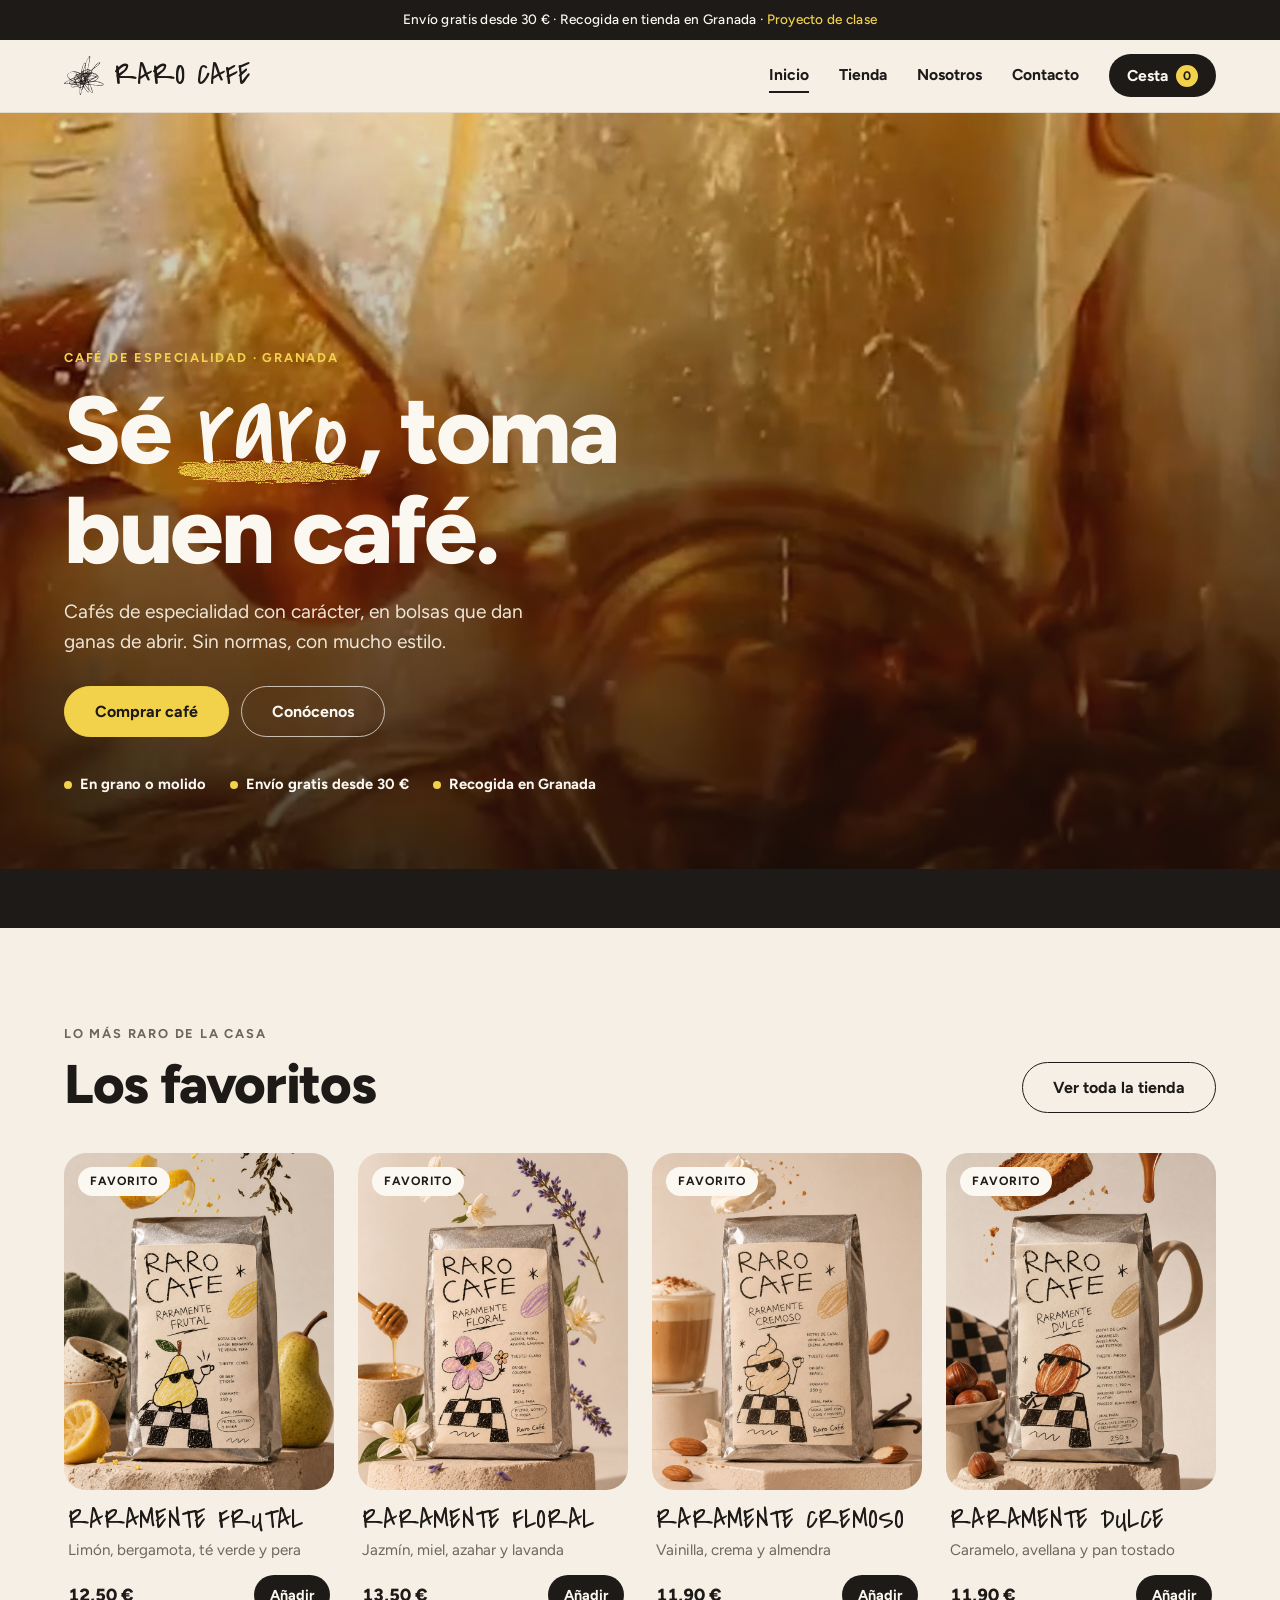
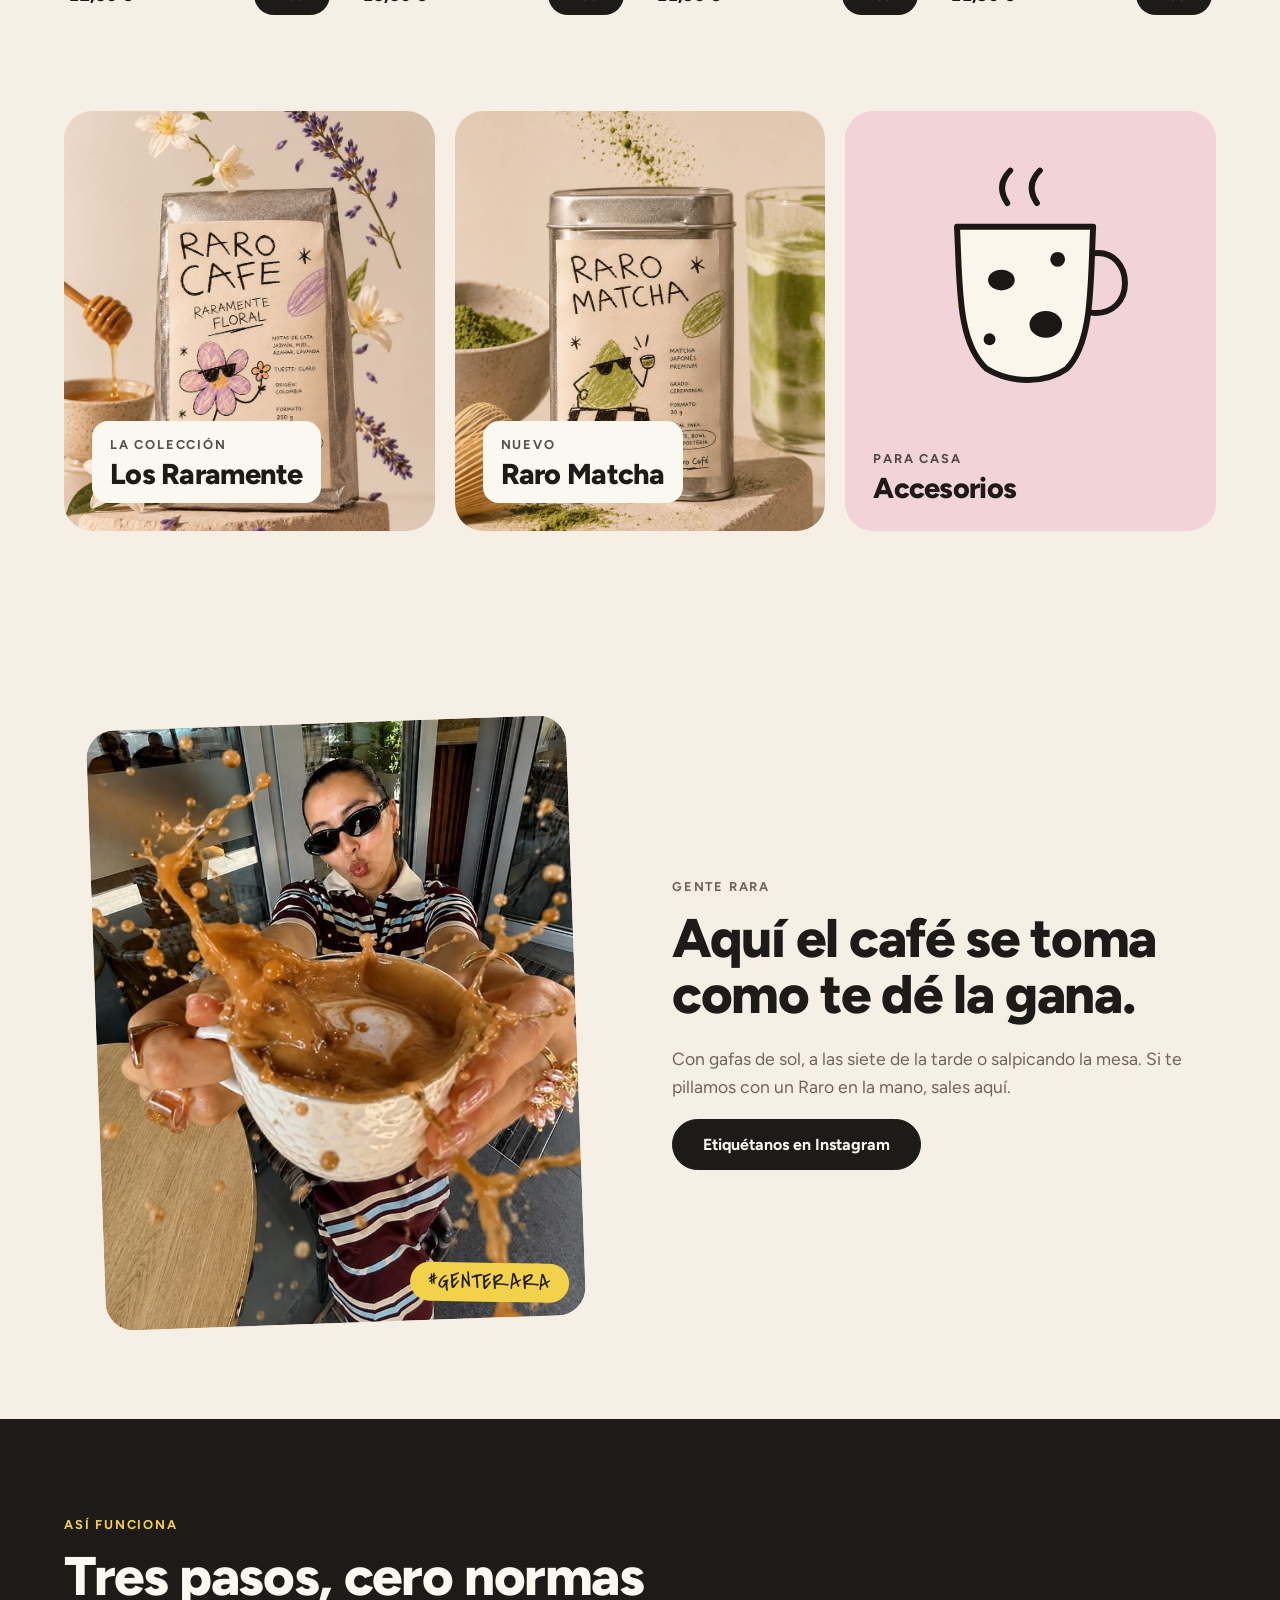
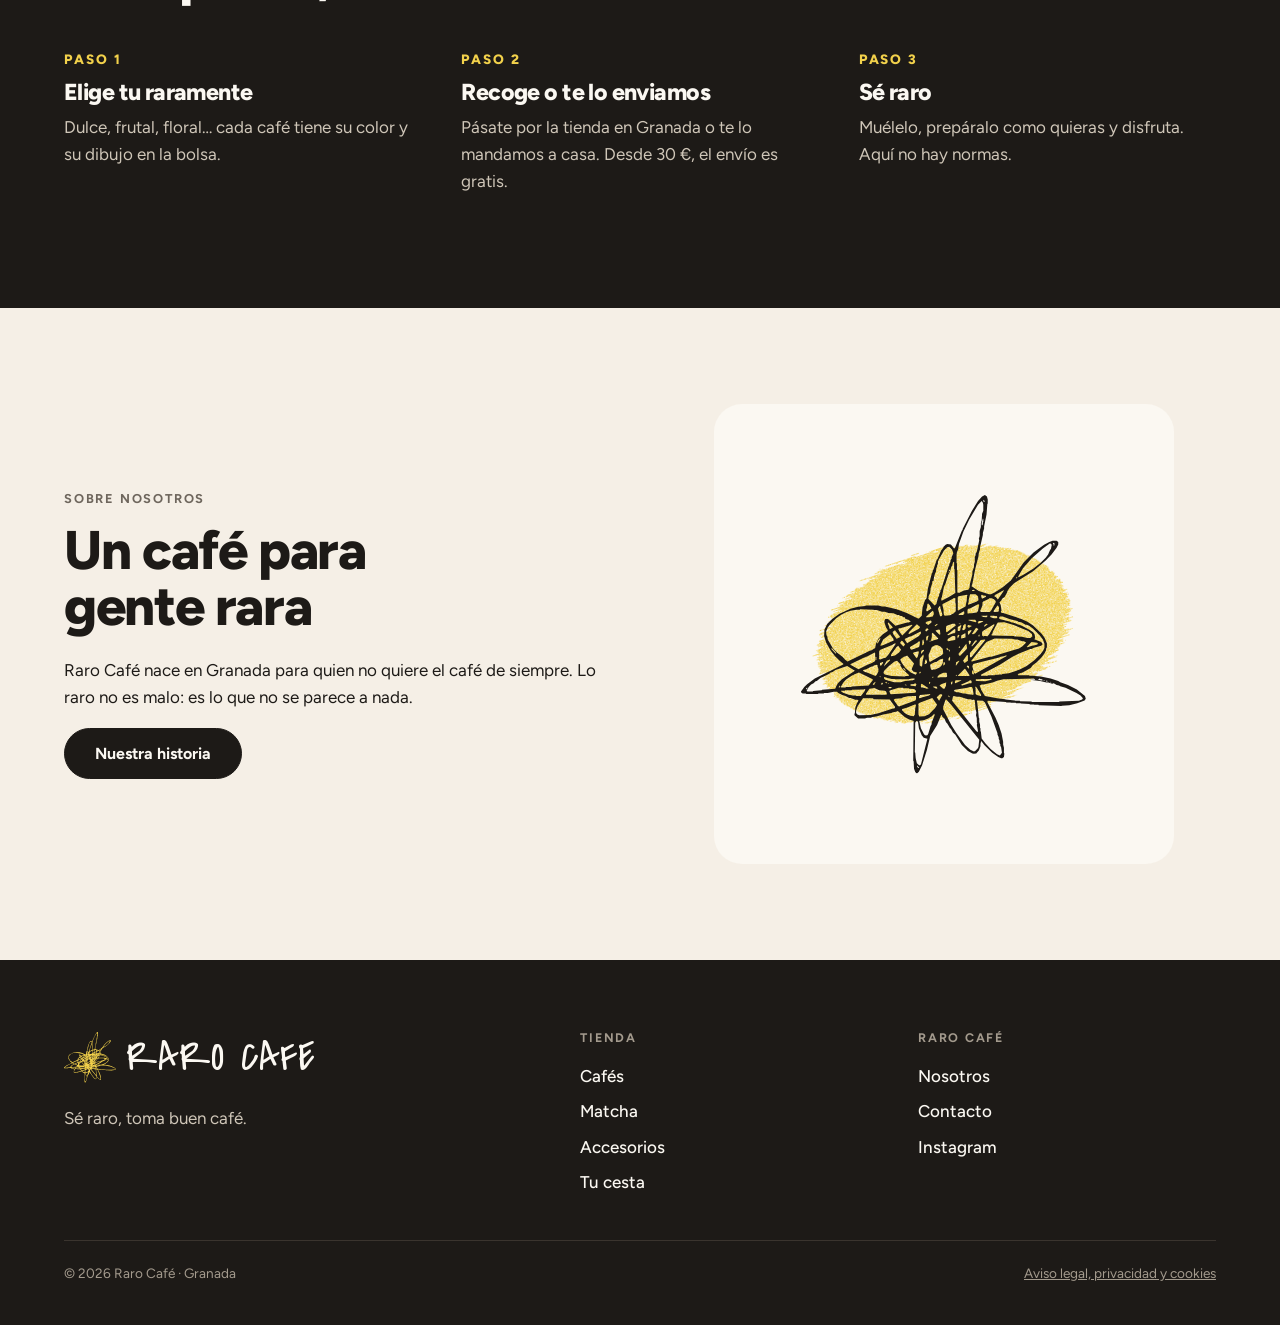
==== raro-cafe/index.html @ f427ee8c "Tienda completa" ====
<!doctype html>
<html lang="es">
<head>
<meta charset="utf-8">
<meta name="viewport" content="width=device-width, initial-scale=1">
<title>Raro Café · Café de especialidad en Granada</title>
<meta name="description" content="Raro Café: café de especialidad con carácter en Granada. Sé raro, toma buen café. Compra online la colección Raramente.">
<meta property="og:title" content="Raro Café · Café de especialidad en Granada">
<meta property="og:description" content="Raro Café: café de especialidad con carácter en Granada. Sé raro, toma buen café. Compra online la colección Raramente.">
<meta property="og:type" content="website">
<meta property="og:image" content="assets/img/raramente-frutal.jpg">
<meta name="theme-color" content="#f5efe6">
<link rel="icon" href="assets/img/favicon.svg" type="image/svg+xml">
<link rel="preload" href="assets/fonts/covered-by-your-grace-latin-400-normal.woff2" as="font" type="font/woff2" crossorigin>
<link rel="stylesheet" href="assets/css/style.css">
</head>
<body data-pagina="inicio">
<svg width="0" height="0" style="position:absolute" aria-hidden="true" focusable="false"><filter id="cera" x="-10%" y="-10%" width="120%" height="120%"><feTurbulence type="fractalNoise" baseFrequency="0.05 0.6" numOctaves="3" seed="3" result="r"/><feDisplacementMap in="SourceGraphic" in2="r" scale="14" result="d"/><feTurbulence type="fractalNoise" baseFrequency="1.2" numOctaves="1" seed="5" result="g"/><feColorMatrix in="g" type="matrix" values="0 0 0 0 0  0 0 0 0 0  0 0 0 0 0  0 0 0 -2.4 1.9" result="m"/><feComposite in="d" in2="m" operator="in"/></filter><symbol id="g-garabato" viewBox="0 0 704 688"><path fill-rule="evenodd" fill="currentColor" d="M454,0 447,4 437,15 422,39 399,84 399,86 397,88 380,131 378,132 370,122 361,121 357,123 352,128 351,131 346,137 337,158 335,160 327,184 325,187 325,190 323,193 313,232 310,255 306,260 300,278 298,298 291,305 289,305 261,291 236,282 207,275 200,275 191,273 160,273 159,274 141,276 122,281 95,293 77,306 65,318 58,332 57,348 62,364 73,384 84,398 96,410 105,417 103,419 34,453 15,467 8,474 0,485 0,487 4,490 12,490 13,491 42,491 43,490 56,490 57,489 66,489 81,486 89,486 92,489 102,494 110,496 119,501 122,501 136,506 138,505 142,507 138,514 134,525 133,539 132,540 132,544 141,552 158,552 163,550 172,550 177,548 186,547 203,542 223,538 227,536 235,535 239,533 256,548 267,554 277,557 278,558 277,656 278,657 279,676 282,684 285,687 287,687 291,683 299,667 311,629 319,595 336,568 346,543 348,544 349,548 354,552 358,561 361,564 368,576 370,577 375,586 381,592 397,617 412,632 423,638 427,639 431,638 432,639 439,631 443,620 443,614 445,607 453,618 472,636 487,647 494,650 497,650 501,647 502,638 501,637 501,624 499,616 499,609 495,589 488,568 480,549 460,511 461,508 506,511 507,512 517,512 518,513 530,513 531,514 542,514 543,515 564,516 565,517 575,517 576,518 586,518 587,519 643,521 644,520 662,519 682,514 700,507 703,503 701,496 681,480 659,469 640,462 635,459 616,453 592,448 577,447 576,446 564,446 563,445 536,445 535,444 537,441 547,438 567,427 572,420 582,413 593,402 601,391 605,383 605,380 607,376 607,366 601,352 593,341 573,322 559,313 544,306 499,291 496,291 493,289 495,285 493,272 490,265 495,260 496,257 503,251 509,240 509,238 515,229 526,218 573,188 604,162 619,146 631,130 635,122 635,116 631,113 621,113 613,116 600,123 574,142 550,166 518,211 498,228 479,240 469,245 464,245 439,237 421,225 423,220 430,183 438,152 439,143 442,134 442,129 449,99 449,94 452,83 452,78 458,48 460,22 461,21 461,11 459,4ZM286,669 287,668 292,673 289,674ZM285,558 287,558 289,561 291,576 298,593 303,599 312,602 296,665 292,668 286,662 283,649 282,636 281,635 282,562ZM329,540 330,543 323,561 322,567 320,570 314,590 312,593 308,594 304,591 296,576 292,558 293,557 303,556 314,552 323,546ZM284,518 282,527 281,542 278,546 270,545 262,542 256,538 249,531 250,528 261,525 281,517ZM435,507 449,508 454,512 470,547 485,588 485,591 488,598 488,602 490,606 490,612 492,615 492,619 494,623 496,636 491,643 484,640 468,627 455,613 446,601 444,584 443,583 443,576 442,575 442,567 440,560 440,551 439,550 435,511 434,510ZM358,504 370,517 440,604 438,622 436,626 430,632 427,633 418,629 405,617 383,587 371,568 351,529 351,523 356,507ZM136,538 136,532 140,521 153,502 177,502 180,504 219,505 232,523 232,525 230,527 227,527 191,539 171,543 144,544 139,542ZM324,501 336,518 331,526 316,541 305,546 292,547 290,542 290,518 289,516 293,513ZM377,496 385,498 392,498 412,504 418,504 424,506 427,505 429,507 431,529 433,537 432,544 434,551 434,562 435,563 434,568 437,583 436,585 433,583 373,508 375,498ZM284,497 284,505 282,507 242,522 239,520 229,506 230,504 233,503 249,502 251,500 264,497 273,497 274,496 283,496ZM363,496 365,495 367,498 366,499ZM347,492 349,494 341,508 335,499 343,492ZM320,492 316,495 300,499 293,502 291,500 292,496 294,494 315,492 316,491ZM159,480 156,486 148,496 136,496 135,495 128,495 118,493 104,488 98,484 99,483 108,483 109,482 125,482 126,481 155,480 156,479ZM218,484 221,482 241,476 252,476 253,477 266,477 267,478 279,479 283,482 284,486 282,488 222,492 220,490ZM160,491 169,478 179,477 180,476 193,482 207,483 210,485 212,490 211,493 161,493ZM15,475 16,477 13,480 12,478ZM426,492 425,493 412,492 406,490 400,490 389,487 384,487 377,484 380,481 411,476 417,474 422,474 424,478ZM216,476 217,474 223,474 224,475 222,477 217,477ZM431,473 434,476 445,494 444,496 434,494 431,491 431,477 430,476ZM326,474 327,473 334,473 337,477 334,478ZM96,470 97,473 94,476 93,474ZM256,469 257,468 261,469 260,470ZM296,468 298,466 315,477 311,478 301,475 297,475 296,474ZM285,467 283,472 272,471 269,469 272,467 277,467 282,465ZM214,465 215,464 217,465 216,466ZM358,463 359,464 358,465 358,471 354,478 351,478 342,470 346,467ZM200,463 202,465 202,467 198,468 197,467ZM615,462 616,461 618,462 617,463ZM318,461 319,462 318,467 316,465 316,463ZM208,462 210,461 213,464 210,465ZM183,461 184,463 182,465 182,467 179,469 177,467ZM373,460 374,461 373,467 371,468 370,463ZM605,459 607,458 609,460 606,461ZM598,458 599,457 602,458 601,459ZM421,459 421,464 420,465 416,465 398,470 395,469 397,467 414,460 416,458 419,457ZM380,464 380,459 382,457 395,457 396,458 381,465ZM585,456 589,453 592,455 595,455 597,457 593,458ZM441,470 446,468 451,468 473,463 486,458 500,455 574,453 578,455 577,456 565,456 590,459 606,463 611,463 620,466 624,465 631,469 637,470 640,472 653,476 680,489 690,495 696,502 694,505 686,508 638,510 637,511 570,511 569,510 541,509 540,508 529,508 528,507 505,505 504,504 484,502 454,496 446,483ZM471,454 470,456 455,460 433,459 431,457 432,455 442,455 443,454 466,454 467,453ZM205,450 206,449 214,452 224,454 231,454 232,455 265,455 274,453 280,453 281,455 276,457 257,459 246,462 230,462 208,456 205,453ZM326,448 327,450 325,452 324,450ZM194,448 195,447 197,449 195,450ZM382,446 383,444 385,445 383,447ZM360,440 360,445 361,446 360,449 357,450 342,450 341,451 336,450 341,444 346,441 352,439 359,439ZM177,455 177,457 167,470 125,473 124,474 111,474 110,475 99,475 98,474 105,462 112,455 127,445 129,445 131,443 143,438ZM294,436 296,438 293,441 292,438ZM423,432 426,437 427,441 426,443 423,442 422,437ZM416,445 415,447 388,447 387,446 404,429 406,430ZM252,428 254,427 259,433 257,434ZM133,434 101,455 91,465 86,474 86,476 84,478 52,481 51,482 30,484 29,485 16,485 14,483 19,474 25,468 31,465 36,460 39,459 48,452 70,441 72,439 78,437 85,432 114,422ZM411,421 414,422 415,425 414,429 409,423ZM205,421 206,420 207,422 206,423ZM189,420 189,424 191,429 191,436 187,444 184,447 163,438 158,437 153,434 154,432 161,430 173,424 178,423 180,421 186,419ZM354,412 356,417 352,421 351,420 352,413ZM202,412 203,414 197,422 195,419 195,415ZM390,409 391,410 383,421 382,420 383,413ZM204,437 206,433 217,422 231,411 237,409 245,417 246,419 245,421 251,430 267,445 265,447 258,447 257,448 224,447 207,443 204,440ZM309,406 311,411 311,415 306,418 305,417 307,407ZM219,406 220,408 207,421 206,419 212,409ZM351,405 350,415 347,421 342,426 331,431 326,431 325,432 321,431 319,423 319,419 321,417 331,412 334,412 343,406 349,404ZM367,399 368,400 368,406 366,410 364,408 364,404ZM185,399 186,400 186,407 185,408 184,407 184,400ZM509,397 430,441 427,439 423,423 425,417 489,401 493,399 501,398 505,396ZM247,404 254,399 259,398 262,396 279,416 273,430 277,436 286,438 286,440 283,444 271,438 258,427 249,415 245,407ZM411,395 412,396 412,409 404,415 400,409 409,396ZM302,394 303,398 300,411 299,422 297,424 293,420 293,407 294,403ZM183,390 183,410 175,415 164,419 142,430 122,419 123,417 156,401 158,401 160,399 162,399 182,389ZM290,386 291,388 288,400 285,403 276,390 280,388ZM303,382 304,384 297,392 296,391 297,385 299,383ZM365,380 368,385 367,387 364,382ZM76,378 87,390 86,392 75,380ZM361,377 363,381 362,383 360,382 359,379ZM392,373 393,376 390,378 389,377ZM240,372 247,382 242,389 232,396 223,398 222,397 223,393 236,375ZM344,374 350,380 351,392 346,396 318,412 316,408 315,395 323,375 331,371 336,370ZM408,367 410,377 409,380 393,397 390,396 389,392ZM234,367 216,394 209,402 203,403 196,406 192,405 193,402 193,385 196,382 225,370 232,366ZM557,375 569,363 583,365 585,367 583,369 577,371 570,372 559,376ZM294,362 292,374 290,376 273,382 270,380 269,376 271,374 288,364 291,361ZM248,360 251,361 257,369 253,374 245,366 245,364ZM434,359 435,360 422,374 421,372 430,359ZM416,359 420,361 417,369 415,368 414,361ZM317,361 319,359 320,360 319,362ZM454,357 455,358 421,400 419,401 417,399 417,390 444,358ZM302,357 304,365 302,370 300,371 299,370 300,358ZM420,410 455,366 459,362 478,354 521,355 528,357 534,357 546,361 550,361 556,364 546,374 538,379 470,399 466,399 422,411ZM195,353 196,355 189,367 188,364 190,359ZM381,350 381,357 380,358 363,361 361,358 364,354 374,348 379,348ZM314,347 315,348 313,353 313,357 311,360 309,358 309,350ZM390,345 391,347 387,354 386,349 387,346ZM440,344 441,348 439,350 438,347ZM220,344 228,355 229,359 202,371 197,372 196,371 203,357ZM405,341 406,342 406,352 396,354 395,353 396,346ZM325,340 339,354 337,356 326,359 323,361 321,359 323,350 323,342ZM296,338 296,342 291,348 262,366 256,357 257,355 269,349 271,349 295,337ZM226,338 232,334 244,349 244,351 236,355 228,344ZM420,333 421,335 415,344 413,345 412,344 412,337 414,335ZM332,335 335,333 341,332 343,334 344,344 342,345ZM381,332 381,339 379,341 376,341 363,346 361,345 379,331ZM312,329 315,332 309,337 307,335 307,333 309,330ZM438,331 430,341 425,344 422,343 432,328ZM411,325 411,323 413,321 421,323 420,325 418,325 416,327 413,327ZM395,321 396,323 394,327 393,334 391,336 388,336 387,335 387,326ZM274,320 275,321 274,323 250,347 244,339 240,331 242,329 245,329ZM478,320 465,343 461,348 459,349 458,348 452,348 451,349 447,347 447,339 449,336 476,319ZM294,326 291,330 267,343 265,342 268,337 286,319ZM461,319 453,325 452,324 454,320 458,318ZM405,318 407,321 406,330 403,333 399,334 398,331 400,327 400,323ZM380,318 382,322 360,339 358,337 358,325 360,323 374,318ZM336,318 337,320 331,324 330,322ZM389,318 390,317 394,318 393,319ZM214,316 216,315 227,327 220,331 218,329 218,326ZM470,345 473,341 473,339 484,317 486,315 502,314 525,321 561,336 570,343 571,349 566,353 559,353 545,350 527,349 526,348 471,347ZM436,316 439,311 449,311 450,312 439,317ZM322,311 322,315 314,321 307,316 310,313 320,310ZM413,309 414,308 430,308 433,312 431,314ZM597,357 601,367 601,377 598,384 591,393 576,408 557,422 540,431 513,440 497,442 496,443 489,443 488,444 479,444 478,445 462,445 461,446 445,446 444,445 445,443 491,419 521,400 537,392 566,380 569,380 575,377 593,372 596,369 596,367 593,363 576,356 578,353 577,345 573,339 565,333 544,322 523,315 520,315 517,313 490,306 489,303 491,300 498,300 516,307 534,311 536,313 545,315 554,320 557,320 563,323 573,330 589,346ZM467,299 468,298 477,298 478,299 483,299 485,302 483,304 476,304 468,302ZM460,298 460,300 458,302 450,301 445,299 446,298 458,298 459,297ZM403,288 403,293 400,296 391,296 390,297 389,296 390,294 402,287ZM327,288 328,294 325,300 316,302 309,302 308,301 325,286ZM271,312 266,315 262,315 233,323 215,306 208,306 206,311 206,315 210,327 214,333 214,336 202,344 191,355 185,367 183,378 173,384 171,384 115,411 109,407 103,400 88,388 79,379 66,357 65,349 63,346 62,337 66,327 71,320 87,304 98,296 110,290 122,286 137,283 145,283 146,282 179,283 180,284 187,284 200,288 207,288 216,291 228,292 238,296 241,296 246,299 249,299 253,302 256,302 258,306 265,308ZM342,274 344,275 344,279 349,295 348,298 345,300 343,298 338,281ZM486,273 489,278 488,287 487,288 477,289 475,287 484,274ZM440,271 437,286 434,290 424,291 423,292 414,292 413,293 411,292 411,283 413,281 417,280 437,270ZM314,268 318,272 322,280 312,287 310,287 309,284 311,278 312,269ZM480,261 481,264 469,286 466,289 445,289 442,287 448,272 448,265 450,263 463,257 465,255 471,255 477,258ZM380,254 381,255 381,267 382,268 382,287 377,292 368,297 355,298 353,296 352,291 352,284 349,271 350,269 374,257 376,255ZM445,247 447,246 450,248 456,249 457,251 447,256 445,252ZM410,246 411,248 410,249 409,261 406,275 388,285 387,284 387,252 389,250ZM437,250 438,260 434,263 413,271 412,269 414,264 414,259 417,246 418,245 431,245ZM501,236 486,258 481,252 477,250 479,247 500,235ZM422,235 426,234 429,236 428,237 423,237ZM533,202 534,204 532,206 531,204ZM364,190 365,189 366,191 365,192ZM367,184 368,186 366,189 365,186ZM377,165 378,166 378,182 379,183 381,242 365,252 347,261 346,256 348,251 353,226 356,221 364,196 368,189 371,177 373,175 375,167ZM366,128 373,135 376,144 372,153 372,156 369,162 369,165 366,171 366,174 364,177 346,233 344,236 344,239 341,245 341,248 338,254 334,269 330,273 314,256 315,255 315,250 319,241 320,230 324,218 324,213 327,212 328,205 331,193 333,190 334,181 336,177 336,174 338,170 338,165 340,160 353,137 361,129ZM616,120 619,123 617,133 615,135 610,147 604,155 591,168 573,182 549,197 537,203 536,201 548,181 569,157 597,132 614,120ZM623,118 626,120 625,125 623,124 624,123 622,120ZM449,58 450,59 450,66 449,67 449,72 447,75 446,74 446,69ZM446,15 449,19 450,24 450,39 447,46 446,63 444,69 444,79 441,89 441,101 439,108 440,112 434,140 431,145 431,149 429,153 429,165 427,172 427,178 423,189 423,196 417,220 416,229 413,234 402,236 391,241 387,241 386,240 386,186 385,185 385,169 384,168 384,146 385,145 384,144 388,134 390,121 401,90 415,61 437,24ZM450,13 451,12 454,16 451,17Z"/></symbol></svg>
<a class="saltar" href="#contenido">Saltar al contenido</a>
<div class="anuncio">Envío gratis desde 30 € · Recogida en tienda en Granada · <a href="legal.html">Proyecto de clase</a></div>
<header class="cabecera">
  <div class="wrap">
    <a class="logo" href="index.html" aria-label="Raro Café, inicio"><svg class="garabato" viewBox="0 0 704 688" aria-hidden="true"><use href="#g-garabato"/></svg><span>Raro Cafe</span></a>
    <button class="abrir-menu" type="button" aria-expanded="false" aria-controls="menu">Menú</button>
    <nav class="menu" id="menu" aria-label="Principal"><a href="index.html" aria-current="page">Inicio</a><a href="tienda.html">Tienda</a><a href="nosotros.html">Nosotros</a><a href="contacto.html">Contacto</a><a class="btn-cesta" href="cesta.html">Cesta <b data-contador>0</b></a></nav>
  </div>
</header>
<main id="contenido">

<section class="hero-video">
  <video class="fondo-video" autoplay muted loop playsinline preload="metadata" poster="assets/img/cold-brew.jpg" aria-hidden="true">
    <source src="assets/video/cafe.mp4" type="video/mp4">
  </video>
  <div class="velo" aria-hidden="true"></div>
  <div class="wrap contenido">
    <p class="antetitulo">Café de especialidad · Granada</p>
    <h1>Sé <span class="sin-corte"><span class="acento">raro</span>,</span> toma buen café.</h1>
    <p class="entra">Cafés de especialidad con carácter, en bolsas que dan ganas de abrir. Sin normas, con mucho estilo.</p>
    <div class="acciones">
      <a class="btn amarillo" href="tienda.html">Comprar café</a>
      <a class="btn borde-claro" href="nosotros.html">Conócenos</a>
    </div>
    <ul class="ventajas">
      <li>En grano o molido</li>
      <li>Envío gratis desde 30 €</li>
      <li>Recogida en Granada</li>
    </ul>
  </div>
</section>
<div class="cinta" aria-hidden="true"><span>Sé raro, toma buen café  ·  Raro es bueno  ·  Drink coffee and be sexy  ·  Be creARTive  ·  Sé raro, toma buen café  ·  Raro es bueno  ·  Drink coffee and be sexy  ·  Be creARTive  ·  Sé raro, toma buen café  ·  Raro es bueno  ·  Drink coffee and be sexy  ·  Be creARTive  ·  </span></div>
<section class="seccion">
  <div class="wrap">
    <div class="cabeza">
      <div><p class="antetitulo">Lo más raro de la casa</p><h2>Los favoritos</h2></div>
      <a class="btn borde" href="tienda.html">Ver toda la tienda</a>
    </div>
    <div class="rejilla" id="destacados" aria-live="polite"></div>
  </div>
</section>
<section class="seccion" style="padding-top:0">
  <div class="wrap">
    <div class="bloques">
      <a class="bloque foto" href="tienda.html?cat=Caf%C3%A9s">
        <img class="fondo-img" src="assets/img/raramente-floral.jpg" alt="" loading="lazy">
        <div class="texto-sobre"><p class="rotu">La colección</p><h3>Los Raramente</h3></div>
      </a>
      <a class="bloque foto" href="tienda.html?cat=Matcha">
        <img class="fondo-img" src="assets/img/raro-matcha.jpg" alt="" loading="lazy">
        <div class="texto-sobre"><p class="rotu">Nuevo</p><h3>Raro Matcha</h3></div>
      </a>
      <a class="bloque rosa" href="tienda.html?cat=Accesorios">
        <div class="dibujo" data-dibujo="taza-dalmata"></div>
        <div class="texto-sobre"><p class="rotu">Para casa</p><h3>Accesorios</h3></div>
      </a>
    </div>
  </div>
</section>
<section class="seccion gente-rara">
  <div class="wrap dos">
    <figure class="foto-gente">
      <img src="assets/img/gente-rara.jpg" width="736" height="1104" loading="lazy" alt="Chica con gafas de sol lanzando un beso mientras el café salpica de su taza">
      <figcaption><span class="mano">#GenteRara</span></figcaption>
    </figure>
    <div>
      <p class="antetitulo">Gente rara</p>
      <h2>Aquí el café se toma como te dé la gana.</h2>
      <p class="entrada">Con gafas de sol, a las siete de la tarde o salpicando la mesa. Si te pillamos con un Raro en la mano, sales aquí.</p>
      <a class="btn" href="https://www.instagram.com/" rel="noopener">Etiquétanos en Instagram</a>
    </div>
  </div>
</section>
<section class="seccion oscura">
  <div class="wrap">
    <p class="antetitulo">Así funciona</p>
    <h2>Tres pasos, cero normas</h2>
    <div class="pasos">
      <div class="paso"><b>PASO 1</b><h3>Elige tu raramente</h3><p>Dulce, frutal, floral… cada café tiene su color y su dibujo en la bolsa.</p></div>
      <div class="paso"><b>PASO 2</b><h3>Recoge o te lo enviamos</h3><p>Pásate por la tienda en Granada o te lo mandamos a casa. Desde 30 €, el envío es gratis.</p></div>
      <div class="paso"><b>PASO 3</b><h3>Sé raro</h3><p>Muélelo, prepáralo como quieras y disfruta. Aquí no hay normas.</p></div>
    </div>
  </div>
</section>
<section class="seccion">
  <div class="wrap dos">
    <div>
      <p class="antetitulo">Sobre nosotros</p>
      <h2>Un café para gente rara</h2>
      <p>Raro Café nace en Granada para quien no quiere el café de siempre. Lo raro no es malo: es lo que no se parece a nada.</p>
      <a class="btn" href="nosotros.html">Nuestra historia</a>
    </div>
    <div class="marco-dibujo" aria-hidden="true"><span class="cera"></span><svg class="garabato" viewBox="0 0 704 688" aria-hidden="true"><use href="#g-garabato"/></svg></div>
  </div>
</section>
</main>
<footer class="pie-web">
  <div class="wrap">
    <div>
      <div class="logo logo-grande"><svg class="garabato" viewBox="0 0 704 688" aria-hidden="true"><use href="#g-garabato"/></svg><span>Raro Cafe</span></div>
      <p class="eslogan">Sé raro, toma buen café.</p>
    </div>
    <div>
      <h3>Tienda</h3>
      <a href="tienda.html?cat=Caf%C3%A9s">Cafés</a>
      <a href="tienda.html?cat=Matcha">Matcha</a>
      <a href="tienda.html?cat=Accesorios">Accesorios</a>
      <a href="cesta.html">Tu cesta</a>
    </div>
    <div>
      <h3>Raro Café</h3>
      <a href="nosotros.html">Nosotros</a>
      <a href="contacto.html">Contacto</a>
      <a href="https://www.instagram.com/" rel="noopener">Instagram</a>
    </div>
    <div class="legal">
      <span>© 2026 Raro Café · Granada</span>
      <span><a href="legal.html">Aviso legal, privacidad y cookies</a></span>
    </div>
  </div>
</footer>
<script src="assets/js/calculo.js"></script>
<script src="assets/js/app.js"></script>
</body>
</html>
---- raro-cafe/assets/css/style.css ----
/* ===== Raro Café · estilos =====
   Base limpia y tranquila (papel crema, tinta, mucho aire).
   La letra a mano solo va en el logo, el nombre de los cafés y algún acento.
   Cambia los colores aquí y cambian en toda la web. */
:root {
  --papel: #f5efe6;
  --crema: #fbf8f2;
  --tinta: #1d1a17;
  --gris: #6e665d;
  --linea: #e4dacb;
  --amarillo: #f2d14b;
  --amarillo-suave: #f8e9a6;
  --verde: #3e6a35;
  --rojo: #c8341f;
  --ancho: 1200px;
  --mano: 'Covered By Your Grace', 'Comic Sans MS', cursive;
  --texto: 'Figtree', 'Helvetica Neue', Arial, sans-serif;
  --radio: 22px;
}

@font-face { font-family: 'Covered By Your Grace'; font-display: swap; src: url(../fonts/covered-by-your-grace-latin-400-normal.woff2) format('woff2'); }
@font-face { font-family: 'Figtree'; font-weight: 400; font-display: swap; src: url(../fonts/figtree-latin-400-normal.woff2) format('woff2'); }
@font-face { font-family: 'Figtree'; font-weight: 500; font-display: swap; src: url(../fonts/figtree-latin-500-normal.woff2) format('woff2'); }
@font-face { font-family: 'Figtree'; font-weight: 700; font-display: swap; src: url(../fonts/figtree-latin-700-normal.woff2) format('woff2'); }
@font-face { font-family: 'Figtree'; font-weight: 800; font-display: swap; src: url(../fonts/figtree-latin-800-normal.woff2) format('woff2'); }

*, *::before, *::after { box-sizing: border-box; }
html { scroll-behavior: smooth; -webkit-text-size-adjust: 100%; }
body { margin: 0; background: var(--papel); color: var(--tinta); font: 17px/1.6 var(--texto); overflow-x: hidden; -webkit-font-smoothing: antialiased; }
img, svg, video { max-width: 100%; height: auto; display: block; }
a { color: inherit; }
h1, h2, h3 { font-family: var(--texto); font-weight: 800; line-height: 1.04; letter-spacing: -.025em; margin: 0 0 .4em; text-wrap: balance; }
p { margin: 0 0 1em; }
:focus-visible { outline: 3px solid var(--amarillo); outline-offset: 3px; }
.wrap { max-width: var(--ancho); margin: 0 auto; padding-left: max(24px, env(safe-area-inset-left, 0px)); padding-right: max(24px, env(safe-area-inset-right, 0px)); }
.saltar { position: absolute; left: -999px; top: 0; background: var(--amarillo); padding: 10px 16px; z-index: 99; }
.saltar:focus { left: 8px; }
.oculto { position: absolute !important; width: 1px; height: 1px; overflow: hidden; clip: rect(0 0 0 0); }
.mano { font-family: var(--mano); font-weight: 400; letter-spacing: .01em; text-transform: uppercase; }
.etiqueta-txt, .antetitulo { font-size: .8rem; font-weight: 700; text-transform: uppercase; letter-spacing: .14em; color: var(--gris); margin: 0 0 12px; }
.oscura .antetitulo { color: var(--amarillo); }

/* ----- Detalles de marca (con moderación) ----- */
.garabato { width: 40px; height: auto; color: currentColor; flex: none; }
.cera { position: absolute; z-index: -1; border-radius: 50%; filter: url(#cera); }
.cuadros { background: conic-gradient(var(--tinta) 25%, var(--crema) 0 50%, var(--tinta) 0 75%, var(--crema) 0) 0 0/48px 48px; }
.banda { height: 40px; }
.acento { position: relative; display: inline-block; isolation: isolate; font-family: var(--mano); font-weight: 400; text-transform: uppercase; letter-spacing: 0; padding: 0 .08em; }
.acento::after { content: ''; position: absolute; left: -6%; right: -6%; bottom: .08em; height: .42em; background: var(--amarillo); border-radius: 40% 60% 50% 50%; z-index: -1; filter: url(#cera); }

/* ----- Barra de anuncio ----- */
.anuncio { background: var(--tinta); color: var(--crema); text-align: center; padding: 9px 16px; font-size: .85rem; font-weight: 500; letter-spacing: .02em; }
.anuncio a { color: var(--amarillo); text-decoration: none; }

/* ----- Cabecera ----- */
.cabecera { position: sticky; top: env(safe-area-inset-top, 0px); z-index: 20; background: rgba(245,239,230,.92); backdrop-filter: blur(10px); -webkit-backdrop-filter: blur(10px); border-bottom: 1px solid var(--linea); }
.cabecera .wrap { display: flex; justify-content: space-between; align-items: center; height: 72px; gap: 16px; }
.logo { display: inline-flex; align-items: center; gap: 10px; text-decoration: none; font: 400 1.9rem/.9 var(--mano); text-transform: uppercase; white-space: nowrap; }
.menu { display: flex; align-items: center; gap: 30px; font-size: .98rem; font-weight: 600; }
.menu a { text-decoration: none; padding: 4px 0; border-bottom: 2px solid transparent; }
.menu a:hover, .menu a[aria-current="page"] { border-color: var(--tinta); }
.menu .btn-cesta { display: inline-flex; align-items: center; gap: 8px; background: var(--tinta); color: var(--crema); border: 0; border-radius: 99px; padding: 9px 18px; }
.menu .btn-cesta:hover { background: #000; }
.btn-cesta b { background: var(--amarillo); color: var(--tinta); border-radius: 99px; min-width: 22px; height: 22px; padding: 0 6px; display: inline-grid; place-items: center; font-size: .78rem; }
.abrir-menu { display: none; background: none; border: 1.5px solid var(--tinta); border-radius: 99px; padding: 7px 16px; font: 600 .95rem var(--texto); cursor: pointer; color: var(--tinta); }

/* ----- Botones ----- */
.btn { display: inline-flex; align-items: center; justify-content: center; gap: 8px; padding: 15px 30px; background: var(--tinta); color: var(--crema); text-decoration: none; font: 700 1rem var(--texto); border: 1.5px solid var(--tinta); border-radius: 99px; cursor: pointer; transition: transform .15s, background .15s; }
.btn:hover { transform: translateY(-2px); }
.btn.amarillo { background: var(--amarillo); color: var(--tinta); border-color: var(--amarillo); }
.btn.borde { background: transparent; color: var(--tinta); }
.btn.borde:hover { background: var(--tinta); color: var(--crema); }
.btn[disabled] { opacity: .5; cursor: not-allowed; transform: none; }

/* ----- Portada ----- */
.hero { padding-block: 56px 80px; }
.hero .wrap { display: grid; grid-template-columns: 1fr 1fr; gap: 56px; align-items: center; }
.hero h1 { font-size: clamp(3rem, 6.4vw, 5.6rem); line-height: .98; margin-bottom: 22px; }
.hero h1 .acento { font-size: 1.12em; text-transform: none; }
.sin-corte { white-space: nowrap; }
.hero p.entra { font-size: 1.2rem; color: var(--gris); max-width: 460px; margin-bottom: 30px; }
.hero .acciones { display: flex; gap: 12px; flex-wrap: wrap; }
.ventajas { list-style: none; display: flex; flex-wrap: wrap; gap: 10px 24px; padding: 0; margin: 36px 0 0; font-size: .92rem; font-weight: 600; }
.ventajas li { display: flex; align-items: center; gap: 8px; }
.ventajas li::before { content: ''; width: 8px; height: 8px; border-radius: 50%; background: var(--amarillo); box-shadow: 0 0 0 3px var(--amarillo-suave); }
.foto-bolsa { position: relative; display: block; border-radius: 28px; overflow: hidden; background: var(--amarillo-suave); aspect-ratio: 4/5; max-height: 76vh; justify-self: end; width: 100%; }
.foto-bolsa img { width: 100%; height: 100%; object-fit: cover; transition: transform .6s; }
.foto-bolsa:hover img { transform: scale(1.03); }
.foto-bolsa .chip-nuevo { position: absolute; left: 18px; bottom: 18px; background: var(--crema); border-radius: 99px; padding: 10px 18px; font-weight: 700; font-size: .92rem; display: flex; gap: 10px; align-items: center; }
.foto-bolsa .chip-nuevo .mano { font-size: 1.3rem; line-height: 1; }

/* ----- Cinta ----- */
.cinta { background: var(--tinta); color: var(--crema); overflow: hidden; white-space: nowrap; padding-block: 16px; font-size: 1.05rem; font-weight: 700; letter-spacing: .06em; text-transform: uppercase; }
.cinta span { display: inline-block; padding-left: 100%; animation: cinta 36s linear infinite; }
@keyframes cinta { to { transform: translateX(-100%); } }

/* ----- Secciones ----- */
.seccion { padding-block: 96px; position: relative; }
.seccion h2 { font-size: clamp(2.2rem, 4.4vw, 3.4rem); }
.entrada { max-width: 560px; color: var(--gris); font-size: 1.1rem; }
.oscura { background: var(--tinta); color: var(--crema); }
.oscura .entrada, .oscura p { color: #cfc6b8; }
.cabeza { display: flex; justify-content: space-between; align-items: end; gap: 20px; flex-wrap: wrap; }
.cabeza h2 { margin: 0; }
.titulo-pagina { padding-block: 64px 24px; }
.titulo-pagina h1 { font-size: clamp(2.6rem, 6vw, 4.4rem); margin: 0; }
.titulo-pagina p { margin: 14px 0 0; max-width: 560px; color: var(--gris); font-size: 1.15rem; }

/* ----- Tarjetas de producto ----- */
.rejilla { display: grid; grid-template-columns: repeat(auto-fill, minmax(250px, 1fr)); gap: 40px 24px; margin-top: 40px; }
.tarjeta { text-decoration: none; display: flex; flex-direction: column; position: relative; }
.tarjeta .foto { aspect-ratio: 1; position: relative; display: grid; place-items: center; overflow: hidden; border-radius: var(--radio); background: color-mix(in srgb, var(--tono, #e9e1d3) 26%, var(--crema)); }
.tarjeta .foto img { width: 100%; height: 100%; object-fit: cover; transition: transform .5s; }
.tarjeta .foto svg { width: 64%; transition: transform .5s; }
.tarjeta:hover .foto img, .tarjeta:hover .foto svg { transform: scale(1.05); }
.tarjeta .texto { padding: 16px 4px 0; display: flex; flex-direction: column; gap: 2px; flex: 1; }
.tarjeta h3 { font: 400 1.75rem/1 var(--mano); text-transform: uppercase; letter-spacing: .01em; margin: 0 0 4px; }
.tarjeta .notas { color: var(--gris); font-size: .95rem; line-height: 1.4; }
.tarjeta .pie { display: flex; justify-content: space-between; align-items: center; margin-top: auto; padding-top: 12px; }
.precio { font-weight: 800; font-size: 1.1rem; font-variant-numeric: tabular-nums; }
.etiqueta { position: absolute; left: 14px; top: 14px; background: var(--crema); color: var(--tinta); border-radius: 99px; padding: 5px 12px; font-size: .75rem; font-weight: 700; text-transform: uppercase; letter-spacing: .08em; z-index: 2; }
.etiqueta.roja { background: var(--tinta); color: var(--amarillo); }
.mas { background: var(--tinta); color: var(--crema); border: 0; border-radius: 99px; height: 40px; padding: 0 16px; font: 700 .9rem var(--texto); cursor: pointer; transition: background .15s; flex: none; }
.mas:hover { background: var(--verde); }

/* ----- Bloques ----- */
.bloques { display: grid; grid-template-columns: repeat(3, 1fr); gap: 20px; }
.bloque { position: relative; isolation: isolate; border-radius: 28px; min-height: 360px; padding: 28px; display: flex; flex-direction: column; justify-content: flex-end; text-decoration: none; overflow: hidden; background: var(--crema); transition: transform .2s; }
.bloque:hover { transform: translateY(-4px); }
.bloque h3 { font-size: 1.8rem; margin: 0; }
.bloque .rotu { margin: 0 0 4px; font-size: .8rem; font-weight: 700; text-transform: uppercase; letter-spacing: .14em; opacity: .75; }
.bloque.amarillo { background: var(--amarillo); }
.bloque.rosa { background: #f2d3d8; }
.bloque.oscuro { background: var(--tinta); color: var(--crema); }
.bloque.cuadros .texto-sobre { background: var(--crema); color: var(--tinta); border-radius: 16px; padding: 14px 18px; align-self: flex-start; }
.bloque .dibujo { position: absolute; inset: 24px 24px 100px; display: grid; place-items: center; z-index: -1; }
.bloque .dibujo svg { max-height: 100%; width: auto; }
.bloque .dibujo .garabato { width: auto; height: 82%; color: var(--crema); }

/* ----- Pasos ----- */
.pasos { display: grid; grid-template-columns: repeat(3, 1fr); gap: 40px; margin-top: 44px; }
.paso b { display: block; font-size: .85rem; font-weight: 800; color: var(--amarillo); letter-spacing: .14em; margin-bottom: 10px; }
.paso h3 { font-size: 1.45rem; color: var(--crema); }

/* ----- Dos columnas ----- */
.dos { display: grid; grid-template-columns: 1fr 1fr; gap: 64px; align-items: center; }
.firma { font: 400 2.2rem/1 var(--mano); text-transform: uppercase; display: inline-block; }
.marco-dibujo { position: relative; aspect-ratio: 1; width: 100%; max-width: 460px; justify-self: center; border-radius: 28px; display: grid; place-items: center; background: var(--crema); overflow: hidden; isolation: isolate; }
.marco-dibujo .garabato { width: 62%; }
.marco-dibujo .cera { width: 56%; height: 36%; background: var(--amarillo); left: 22%; top: 32%; transform: rotate(-18deg); }

/* ----- Tienda ----- */
.filtros { display: flex; gap: 10px; flex-wrap: wrap; align-items: center; padding-block: 18px; border-top: 1px solid var(--linea); border-bottom: 1px solid var(--linea); }
.chip { border: 1.5px solid var(--linea); background: var(--crema); color: var(--tinta); border-radius: 99px; padding: 8px 18px; font: 600 .95rem var(--texto); cursor: pointer; }
.chip:hover { border-color: var(--tinta); }
.chip[aria-pressed="true"] { background: var(--tinta); color: var(--crema); border-color: var(--tinta); }
.filtros input, .filtros select, .campo input { font: inherit; font-size: .98rem; padding: 10px 16px; border: 1.5px solid var(--linea); border-radius: 12px; background: var(--crema); color: var(--tinta); }
.filtros input:focus, .campo input:focus { border-color: var(--tinta); outline: none; }
.filtros input { flex: 1; min-width: 180px; }
.cuantos { margin-top: 22px; font-size: .9rem; color: var(--gris); }
.vacio { padding: 48px; text-align: center; border-radius: var(--radio); margin-top: 30px; background: var(--crema); }

/* ----- Ficha de producto ----- */
.miga { padding-top: 28px; font-size: .9rem; color: var(--gris); }
.miga a { text-decoration: none; }
.miga a:hover { text-decoration: underline; }
.ficha { display: grid; grid-template-columns: 1.05fr .95fr; gap: 64px; padding-block: 24px 96px; align-items: start; }
.ficha .foto { aspect-ratio: 1; border-radius: 28px; display: grid; place-items: center; overflow: hidden; background: color-mix(in srgb, var(--tono, #e9e1d3) 26%, var(--crema)); position: sticky; top: 100px; }
.ficha .foto svg { width: 60%; }
.ficha .foto img { width: 100%; height: 100%; object-fit: cover; }
.ficha h1 { font: 400 clamp(3rem, 5.6vw, 4.6rem)/.95 var(--mano); text-transform: uppercase; letter-spacing: .01em; margin-bottom: 14px; }
.ficha .precio { font-size: 1.6rem; display: block; margin-bottom: 18px; }
.ficha .desc { font-size: 1.1rem; color: var(--gris); }
.datos { display: grid; grid-template-columns: auto 1fr; gap: 10px 24px; margin: 28px 0; padding-block: 22px; border-top: 1px solid var(--linea); border-bottom: 1px solid var(--linea); }
.datos dt { font-size: .78rem; font-weight: 700; text-transform: uppercase; letter-spacing: .12em; color: var(--gris); padding-top: 3px; }
.datos dd { margin: 0; font-weight: 500; }
.ideal { display: inline-flex; gap: 8px; align-items: center; background: var(--amarillo-suave); border-radius: 99px; padding: 8px 16px; font-weight: 600; font-size: .95rem; margin-bottom: 6px; }
.cantidad { display: inline-flex; align-items: center; border: 1.5px solid var(--linea); border-radius: 99px; overflow: hidden; background: var(--crema); height: 52px; }
.cantidad button { background: none; border: 0; width: 46px; height: 100%; font: 600 1.2rem var(--texto); cursor: pointer; color: var(--tinta); }
.cantidad input { width: 40px; text-align: center; border: 0; background: transparent; font: 700 1rem var(--texto); color: var(--tinta); -moz-appearance: textfield; }
.cantidad input::-webkit-inner-spin-button { -webkit-appearance: none; }
.comprar { display: flex; gap: 12px; align-items: center; flex-wrap: wrap; }
.comprar .btn { flex: 1; min-width: 200px; height: 52px; }

/* ----- Cesta ----- */
.cesta { display: grid; grid-template-columns: 1.4fr 1fr; gap: 56px; padding-block: 24px 96px; align-items: start; }
.linea { display: grid; grid-template-columns: 96px 1fr auto; gap: 20px; align-items: center; padding-block: 20px; border-bottom: 1px solid var(--linea); }
.linea .mini { width: 96px; height: 96px; border-radius: 16px; display: grid; place-items: center; overflow: hidden; background: color-mix(in srgb, var(--tono, #e9e1d3) 26%, var(--crema)); }
.linea .mini svg { width: 66%; }
.linea .mini img { width: 100%; height: 100%; object-fit: cover; }
.linea h3 { font: 400 1.5rem/1 var(--mano); text-transform: uppercase; margin: 0 0 10px; }
.linea .cantidad { height: 40px; }
.linea .cantidad button { width: 36px; }
.linea b { font-weight: 800; font-variant-numeric: tabular-nums; }
.linea .quitar { background: none; border: 0; text-decoration: underline; cursor: pointer; color: var(--gris); font: 500 .88rem var(--texto); padding: 0; margin-left: 12px; }
.caja { background: var(--crema); border-radius: 28px; padding: 32px; position: sticky; top: 100px; }
.caja h2 { font-size: 1.6rem; }
.suma { display: flex; justify-content: space-between; padding-block: 5px; color: var(--gris); font-variant-numeric: tabular-nums; }
.suma.total { border-top: 1px solid var(--linea); margin-top: 10px; padding-top: 14px; font-size: 1.25rem; font-weight: 800; color: var(--tinta); }
.campo { display: grid; gap: 6px; margin-bottom: 14px; }
.campo label { font-weight: 600; font-size: .92rem; }
.opciones { display: grid; gap: 8px; margin-bottom: 18px; }
.opciones label { display: flex; gap: 10px; align-items: center; border: 1.5px solid var(--linea); border-radius: 14px; padding: 12px 16px; cursor: pointer; font-weight: 600; background: var(--papel); }
.opciones label:has(input:checked) { border-color: var(--tinta); background: var(--crema); }
.opciones input { accent-color: var(--tinta); }
legend { font-weight: 700; font-size: .92rem; margin-bottom: 8px; }
.aviso { background: var(--amarillo-suave); border-radius: 12px; padding: 10px 14px; font-size: .88rem; margin: 12px 0; }
.error { background: #f7dcd6; color: #7a1f12; border-radius: 12px; padding: 10px 14px; margin: 12px 0; }
.confirmado { text-align: center; padding-block: 80px; max-width: 600px; margin: 0 auto; }
.confirmado h2 { font-size: clamp(2.4rem, 5vw, 3.6rem); }
.confirmado .num { font-weight: 800; font-size: 1.3rem; letter-spacing: .06em; background: var(--amarillo); display: inline-block; padding: 10px 22px; border-radius: 99px; margin: 6px 0 20px; }

/* ----- Contacto ----- */
.tarjetas-contacto { display: grid; grid-template-columns: repeat(auto-fit, minmax(240px, 1fr)); gap: 20px; margin-top: 16px; }
.contacto { border-radius: var(--radio); background: var(--crema); padding: 28px; text-decoration: none; display: block; transition: transform .2s; }
a.contacto:hover { transform: translateY(-4px); }
.contacto h3 { font-size: 1.4rem; }
.contacto .rotu { margin: 0 0 6px; font-size: .78rem; font-weight: 700; text-transform: uppercase; letter-spacing: .14em; color: var(--gris); }
.contacto .ir { font-weight: 700; font-size: .92rem; margin: 0; }
.horario { width: 100%; border-collapse: collapse; font-size: .95rem; font-variant-numeric: tabular-nums; }
.horario td { padding-block: 6px; border-bottom: 1px solid var(--linea); }
.horario td:last-child { text-align: right; font-weight: 600; }
.relleno { background: var(--amarillo-suave); padding: 0 4px; border-radius: 4px; }

/* ----- Carta del local ----- */
.carta-local { columns: 2; column-gap: 64px; margin-top: 36px; }
.plato { break-inside: avoid; display: flex; gap: 12px; align-items: baseline; padding-block: 12px; font-size: 1.15rem; font-weight: 600; color: var(--crema); }
.plato span:nth-child(2) { flex: 1; border-bottom: 1px dotted #6e665d; transform: translateY(-5px); }
.plato b { font-variant-numeric: tabular-nums; }

/* ----- Texto legal ----- */
.prosa { max-width: 720px; padding-block: 20px 96px; }
.prosa h2 { font-size: 1.6rem; margin-top: 1.6em; }

/* ----- Pie ----- */
.pie-web { background: var(--tinta); color: var(--crema); padding-block: 72px 40px; }
.pie-web .wrap { display: grid; grid-template-columns: 1.6fr 1fr 1fr; gap: 40px; }
.pie-web h3 { font-size: .78rem; font-weight: 700; text-transform: uppercase; letter-spacing: .14em; color: #a39a8d; margin-bottom: 14px; }
.pie-web a { text-decoration: none; display: block; padding-block: 4px; font-weight: 500; }
.pie-web a:hover { color: var(--amarillo); }
.logo-grande { font-size: 2.6rem; }
.logo-grande .garabato { width: 52px; color: var(--amarillo); }
.pie-web .eslogan { color: #cfc6b8; margin-top: 14px; }
.pie-web .legal { grid-column: 1 / -1; border-top: 1px solid #3a342e; padding-top: 22px; font-size: .85rem; color: #a39a8d; display: flex; justify-content: space-between; flex-wrap: wrap; gap: 10px; }
.pie-web .legal a { display: inline; font-weight: 400; text-decoration: underline; padding: 0; }

/* ----- Aviso flotante ----- */
.toast { position: fixed; left: 50%; bottom: calc(24px + env(safe-area-inset-bottom, 0px)); transform: translate(-50%, 140px); background: var(--tinta); color: var(--crema); border-radius: 99px; padding: 12px 24px; z-index: 50; transition: transform .3s; font-weight: 600; white-space: nowrap; box-shadow: 0 10px 30px rgba(0,0,0,.18); }
.toast.ver { transform: translate(-50%, 0); }

/* ----- Móvil ----- */
@media (max-width: 860px) {
  .hero .wrap, .dos, .ficha, .cesta { grid-template-columns: 1fr; gap: 36px; }
  .hero { padding-block: 32px 56px; }
  .foto-bolsa { max-height: none; justify-self: stretch; }
  .ficha .foto, .caja { position: static; }
  .pasos, .bloques { grid-template-columns: 1fr; }
  .bloque { min-height: 260px; }
  .carta-local { columns: 1; }
  .pie-web .wrap { grid-template-columns: 1fr 1fr; }
  .pie-web .wrap > :first-child { grid-column: 1 / -1; }
  .abrir-menu { display: inline-block; }
  .menu { display: none; position: absolute; left: 0; right: 0; top: 72px; background: var(--papel); flex-direction: column; align-items: flex-start; padding: 16px 24px 26px; gap: 14px; border-bottom: 1px solid var(--linea); font-size: 1.1rem; }
  .menu.abierto { display: flex; }
  .seccion { padding-block: 64px; }
}
@media (max-width: 480px) {
  .wrap { padding-left: max(16px, env(safe-area-inset-left, 0px)); padding-right: max(16px, env(safe-area-inset-right, 0px)); }
  .logo { font-size: 1.6rem; }
  .logo .garabato { width: 32px; }
  .rejilla { grid-template-columns: 1fr 1fr; gap: 28px 12px; }
  .tarjeta h3 { font-size: 1.35rem; }
  .tarjeta .notas { font-size: .85rem; }
  .tarjeta .pie { flex-wrap: wrap; gap: 8px; }
  .mas { height: 36px; padding: 0 14px; }
  .linea { grid-template-columns: 72px 1fr; }
  .linea .mini { width: 72px; height: 72px; }
  .linea > :last-child { grid-column: 2; }
  .caja { padding: 24px; }
}
@media (prefers-reduced-motion: reduce) {
  .cinta span { animation: none; }
  html { scroll-behavior: auto; }
  * { transition: none !important; }
}

/* ----- Portada con vídeo de fondo ----- */
.hero-video { position: relative; isolation: isolate; overflow: hidden; color: var(--crema); min-height: min(84vh, 760px); display: flex; align-items: flex-end; padding-block: 120px 72px; background: #2a1a0e url(../img/cold-brew.jpg) center/cover; }
.fondo-video { position: absolute; inset: 0; width: 100%; height: 100%; object-fit: cover; z-index: -2; animation: respira 18s ease-in-out infinite alternate; }
@keyframes respira { from { transform: scale(1); } to { transform: scale(1.08); } }
.velo { position: absolute; inset: 0; z-index: -1; background: linear-gradient(180deg, rgba(20,14,10,.1) 0%, rgba(20,14,10,.35) 45%, rgba(20,14,10,.78) 100%); }
.hero-video .contenido { width: 100%; }
.hero-video .antetitulo { color: var(--amarillo); }
.hero-video h1 { font-size: clamp(3rem, 7.4vw, 6.4rem); line-height: .98; max-width: 11ch; margin-bottom: 20px; }
.hero-video h1 .acento { font-size: 1.12em; text-transform: none; }
.hero-video h1 .acento::after { height: .2em; bottom: .02em; }
.hero-video .entra { font-size: 1.2rem; max-width: 470px; color: #efe6d8; margin-bottom: 28px; }
.hero-video .acciones { display: flex; gap: 12px; flex-wrap: wrap; }
.hero-video .ventajas li::before { box-shadow: none; }
.btn.borde-claro { background: transparent; color: var(--crema); border-color: rgba(251,248,242,.7); }
.btn.borde-claro:hover { background: var(--crema); color: var(--tinta); }

/* ----- Bloques con foto ----- */
.bloque.foto { background: var(--crema); }
.bloque .fondo-img { position: absolute; inset: 0; width: 100%; height: 100%; object-fit: cover; z-index: -1; transition: transform .6s; }
.bloque.foto:hover .fondo-img { transform: scale(1.04); }
.bloque.foto .texto-sobre { background: var(--crema); color: var(--tinta); border-radius: 16px; padding: 14px 18px; align-self: flex-start; }
.bloque { min-height: 420px; }

/* ----- Gente rara ----- */
.foto-gente { position: relative; margin: 0; border-radius: 28px; overflow: hidden; aspect-ratio: 4/5; max-width: 480px; width: 100%; justify-self: center; transform: rotate(-2deg); }
.foto-gente img { width: 100%; height: 100%; object-fit: cover; }
.foto-gente figcaption { position: absolute; right: 16px; bottom: 16px; background: var(--amarillo); color: var(--tinta); border-radius: 99px; padding: 8px 18px; font-size: 1.4rem; line-height: 1; transform: rotate(3deg); }
.gente-rara h2 { max-width: 14ch; }

/* tarjetas más altas, como las fotos de las bolsas */
.tarjeta .foto { aspect-ratio: 4/5; }
.ficha .foto { aspect-ratio: 4/5; }

@media (max-width: 860px) {
  .hero-video { min-height: 78vh; padding-block: 96px 48px; }
  .bloque { min-height: 360px; }
  .foto-gente { transform: none; }
}
@media (prefers-reduced-motion: reduce) { .fondo-video { animation: none; } }
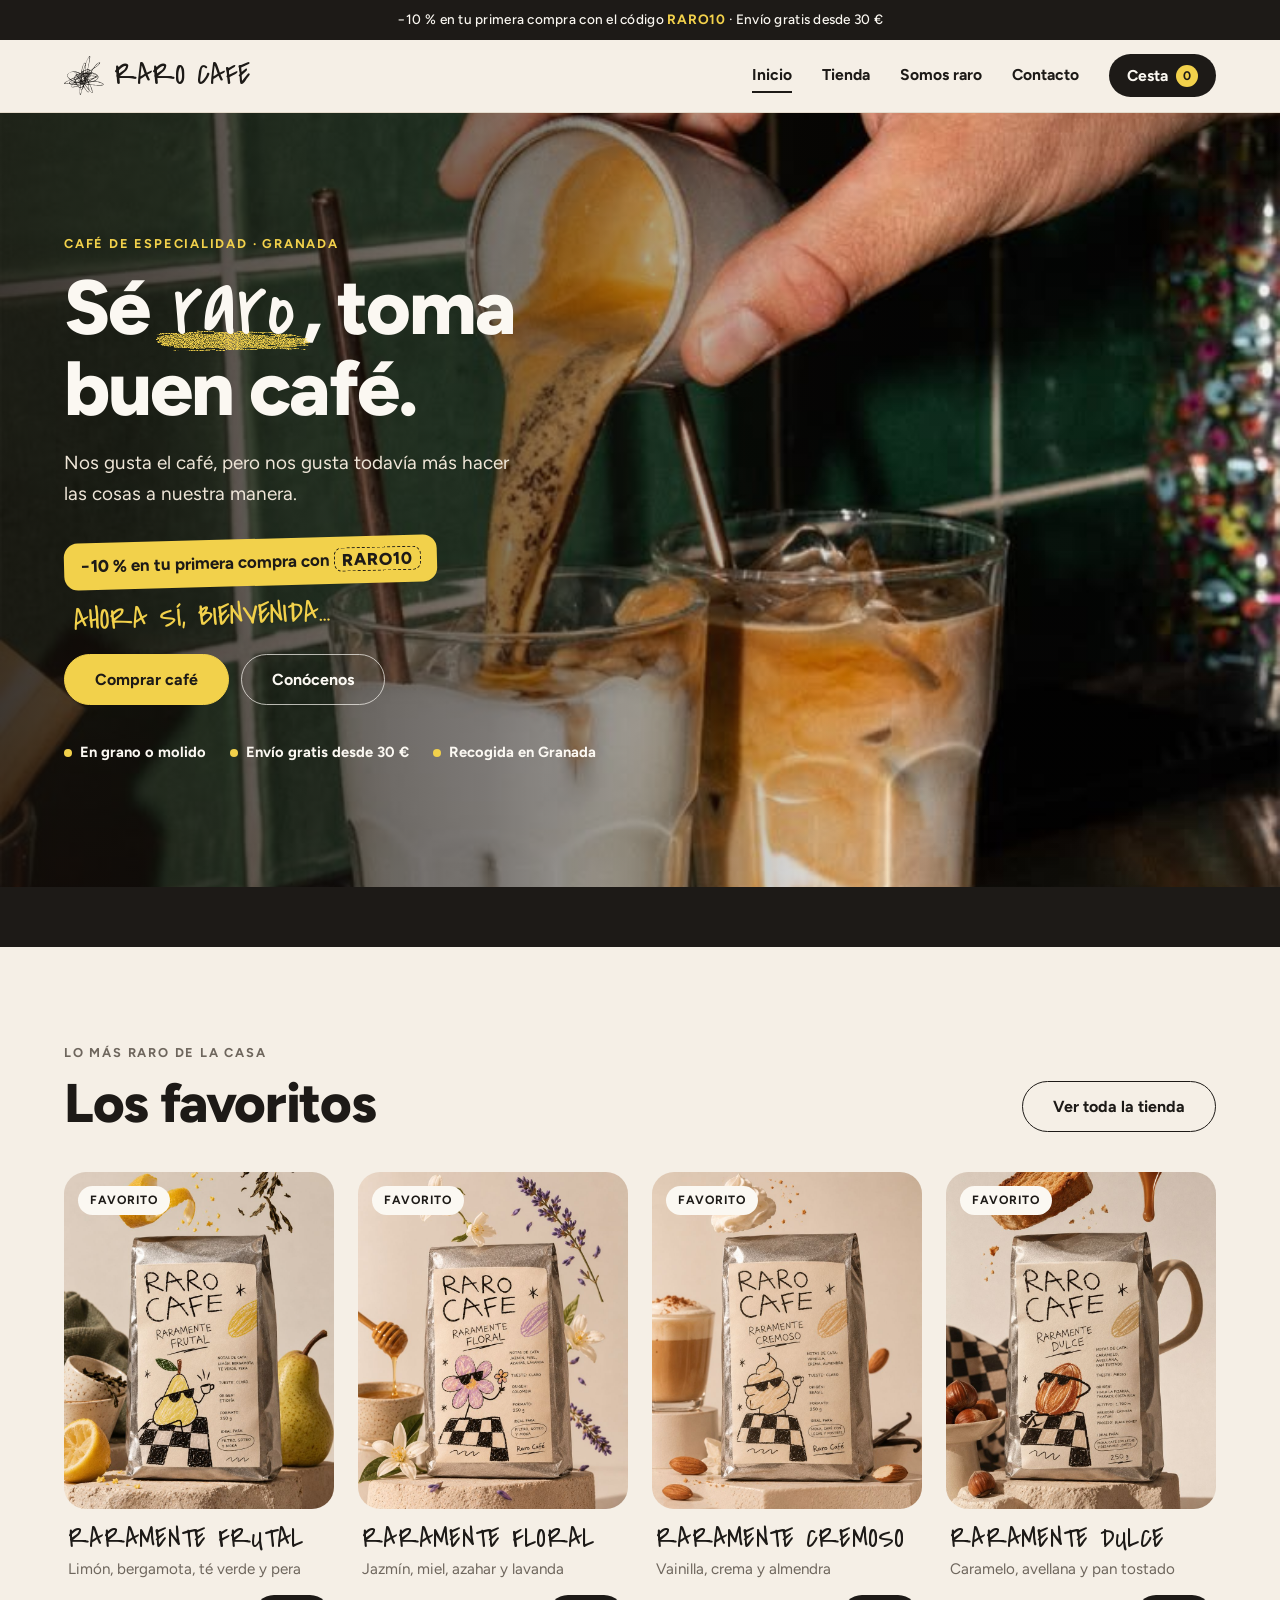
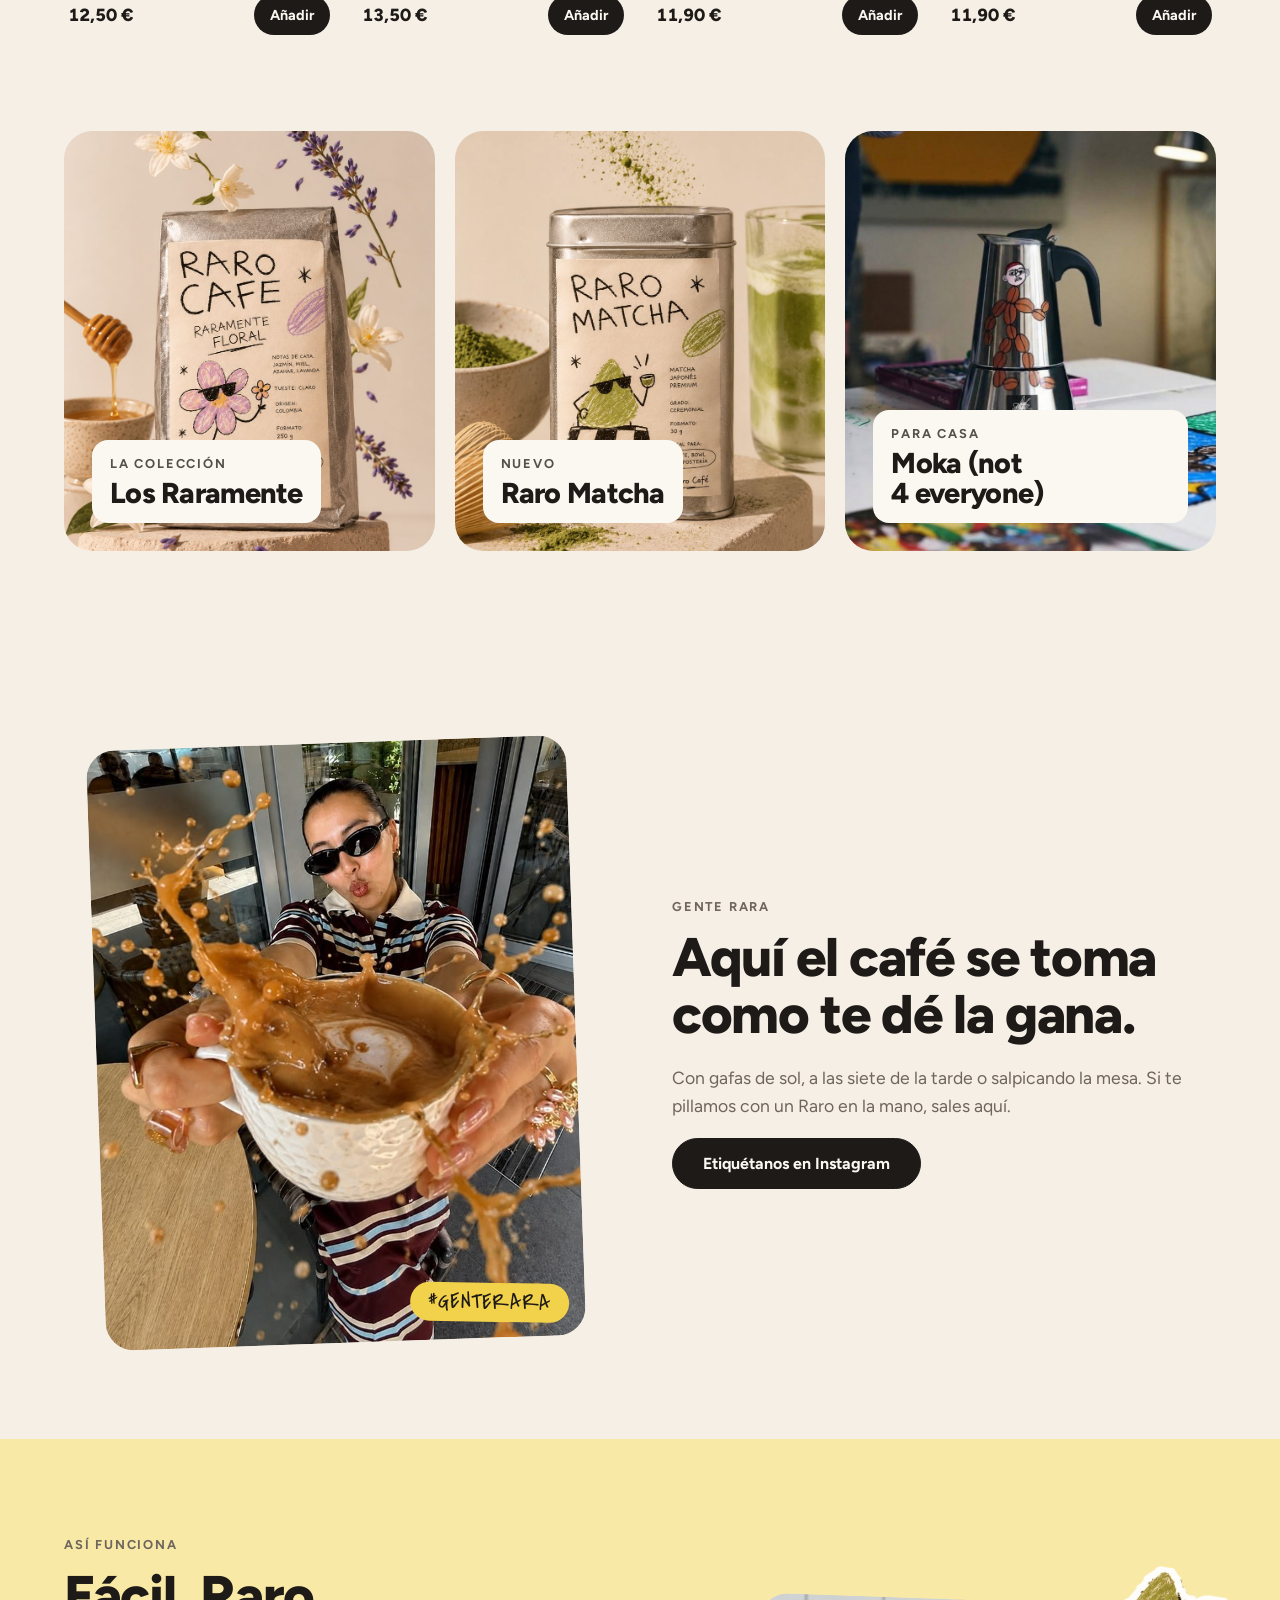
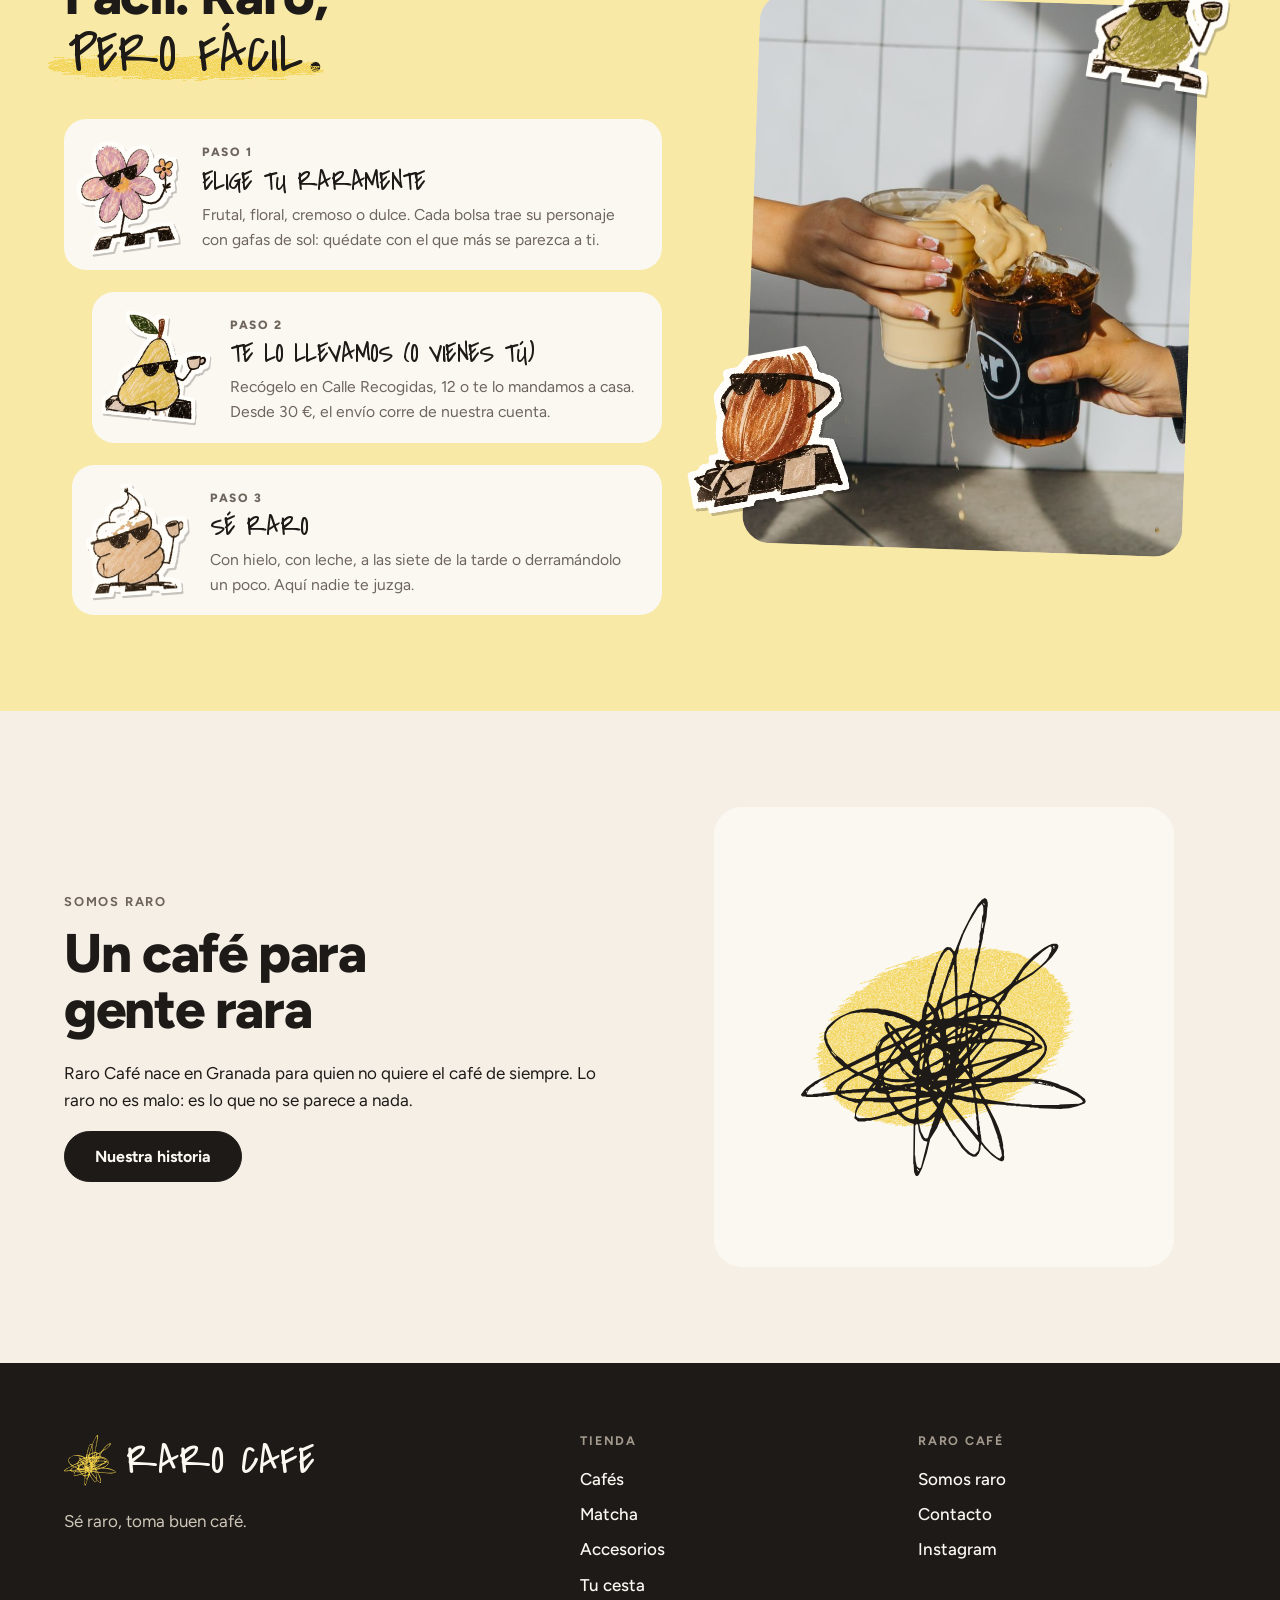
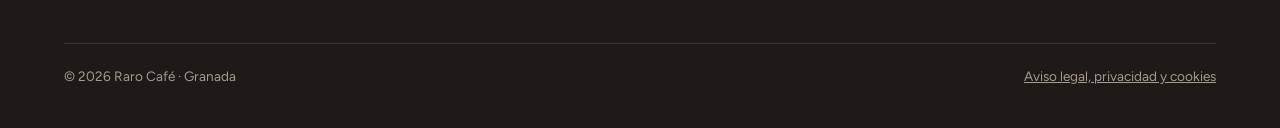
==== commit d9e774a8: "Versión final" ====
--- a/raro-cafe/index.html
+++ b/raro-cafe/index.html
@@ -17,25 +17,23 @@
 <body data-pagina="inicio">
 <svg width="0" height="0" style="position:absolute" aria-hidden="true" focusable="false"><filter id="cera" x="-10%" y="-10%" width="120%" height="120%"><feTurbulence type="fractalNoise" baseFrequency="0.05 0.6" numOctaves="3" seed="3" result="r"/><feDisplacementMap in="SourceGraphic" in2="r" scale="14" result="d"/><feTurbulence type="fractalNoise" baseFrequency="1.2" numOctaves="1" seed="5" result="g"/><feColorMatrix in="g" type="matrix" values="0 0 0 0 0  0 0 0 0 0  0 0 0 0 0  0 0 0 -2.4 1.9" result="m"/><feComposite in="d" in2="m" operator="in"/></filter><symbol id="g-garabato" viewBox="0 0 704 688"><path fill-rule="evenodd" fill="currentColor" d="M454,0 447,4 437,15 422,39 399,84 399,86 397,88 380,131 378,132 370,122 361,121 357,123 352,128 351,131 346,137 337,158 335,160 327,184 325,187 325,190 323,193 313,232 310,255 306,260 300,278 298,298 291,305 289,305 261,291 236,282 207,275 200,275 191,273 160,273 159,274 141,276 122,281 95,293 77,306 65,318 58,332 57,348 62,364 73,384 84,398 96,410 105,417 103,419 34,453 15,467 8,474 0,485 0,487 4,490 12,490 13,491 42,491 43,490 56,490 57,489 66,489 81,486 89,486 92,489 102,494 110,496 119,501 122,501 136,506 138,505 142,507 138,514 134,525 133,539 132,540 132,544 141,552 158,552 163,550 172,550 177,548 186,547 203,542 223,538 227,536 235,535 239,533 256,548 267,554 277,557 278,558 277,656 278,657 279,676 282,684 285,687 287,687 291,683 299,667 311,629 319,595 336,568 346,543 348,544 349,548 354,552 358,561 361,564 368,576 370,577 375,586 381,592 397,617 412,632 423,638 427,639 431,638 432,639 439,631 443,620 443,614 445,607 453,618 472,636 487,647 494,650 497,650 501,647 502,638 501,637 501,624 499,616 499,609 495,589 488,568 480,549 460,511 461,508 506,511 507,512 517,512 518,513 530,513 531,514 542,514 543,515 564,516 565,517 575,517 576,518 586,518 587,519 643,521 644,520 662,519 682,514 700,507 703,503 701,496 681,480 659,469 640,462 635,459 616,453 592,448 577,447 576,446 564,446 563,445 536,445 535,444 537,441 547,438 567,427 572,420 582,413 593,402 601,391 605,383 605,380 607,376 607,366 601,352 593,341 573,322 559,313 544,306 499,291 496,291 493,289 495,285 493,272 490,265 495,260 496,257 503,251 509,240 509,238 515,229 526,218 573,188 604,162 619,146 631,130 635,122 635,116 631,113 621,113 613,116 600,123 574,142 550,166 518,211 498,228 479,240 469,245 464,245 439,237 421,225 423,220 430,183 438,152 439,143 442,134 442,129 449,99 449,94 452,83 452,78 458,48 460,22 461,21 461,11 459,4ZM286,669 287,668 292,673 289,674ZM285,558 287,558 289,561 291,576 298,593 303,599 312,602 296,665 292,668 286,662 283,649 282,636 281,635 282,562ZM329,540 330,543 323,561 322,567 320,570 314,590 312,593 308,594 304,591 296,576 292,558 293,557 303,556 314,552 323,546ZM284,518 282,527 281,542 278,546 270,545 262,542 256,538 249,531 250,528 261,525 281,517ZM435,507 449,508 454,512 470,547 485,588 485,591 488,598 488,602 490,606 490,612 492,615 492,619 494,623 496,636 491,643 484,640 468,627 455,613 446,601 444,584 443,583 443,576 442,575 442,567 440,560 440,551 439,550 435,511 434,510ZM358,504 370,517 440,604 438,622 436,626 430,632 427,633 418,629 405,617 383,587 371,568 351,529 351,523 356,507ZM136,538 136,532 140,521 153,502 177,502 180,504 219,505 232,523 232,525 230,527 227,527 191,539 171,543 144,544 139,542ZM324,501 336,518 331,526 316,541 305,546 292,547 290,542 290,518 289,516 293,513ZM377,496 385,498 392,498 412,504 418,504 424,506 427,505 429,507 431,529 433,537 432,544 434,551 434,562 435,563 434,568 437,583 436,585 433,583 373,508 375,498ZM284,497 284,505 282,507 242,522 239,520 229,506 230,504 233,503 249,502 251,500 264,497 273,497 274,496 283,496ZM363,496 365,495 367,498 366,499ZM347,492 349,494 341,508 335,499 343,492ZM320,492 316,495 300,499 293,502 291,500 292,496 294,494 315,492 316,491ZM159,480 156,486 148,496 136,496 135,495 128,495 118,493 104,488 98,484 99,483 108,483 109,482 125,482 126,481 155,480 156,479ZM218,484 221,482 241,476 252,476 253,477 266,477 267,478 279,479 283,482 284,486 282,488 222,492 220,490ZM160,491 169,478 179,477 180,476 193,482 207,483 210,485 212,490 211,493 161,493ZM15,475 16,477 13,480 12,478ZM426,492 425,493 412,492 406,490 400,490 389,487 384,487 377,484 380,481 411,476 417,474 422,474 424,478ZM216,476 217,474 223,474 224,475 222,477 217,477ZM431,473 434,476 445,494 444,496 434,494 431,491 431,477 430,476ZM326,474 327,473 334,473 337,477 334,478ZM96,470 97,473 94,476 93,474ZM256,469 257,468 261,469 260,470ZM296,468 298,466 315,477 311,478 301,475 297,475 296,474ZM285,467 283,472 272,471 269,469 272,467 277,467 282,465ZM214,465 215,464 217,465 216,466ZM358,463 359,464 358,465 358,471 354,478 351,478 342,470 346,467ZM200,463 202,465 202,467 198,468 197,467ZM615,462 616,461 618,462 617,463ZM318,461 319,462 318,467 316,465 316,463ZM208,462 210,461 213,464 210,465ZM183,461 184,463 182,465 182,467 179,469 177,467ZM373,460 374,461 373,467 371,468 370,463ZM605,459 607,458 609,460 606,461ZM598,458 599,457 602,458 601,459ZM421,459 421,464 420,465 416,465 398,470 395,469 397,467 414,460 416,458 419,457ZM380,464 380,459 382,457 395,457 396,458 381,465ZM585,456 589,453 592,455 595,455 597,457 593,458ZM441,470 446,468 451,468 473,463 486,458 500,455 574,453 578,455 577,456 565,456 590,459 606,463 611,463 620,466 624,465 631,469 637,470 640,472 653,476 680,489 690,495 696,502 694,505 686,508 638,510 637,511 570,511 569,510 541,509 540,508 529,508 528,507 505,505 504,504 484,502 454,496 446,483ZM471,454 470,456 455,460 433,459 431,457 432,455 442,455 443,454 466,454 467,453ZM205,450 206,449 214,452 224,454 231,454 232,455 265,455 274,453 280,453 281,455 276,457 257,459 246,462 230,462 208,456 205,453ZM326,448 327,450 325,452 324,450ZM194,448 195,447 197,449 195,450ZM382,446 383,444 385,445 383,447ZM360,440 360,445 361,446 360,449 357,450 342,450 341,451 336,450 341,444 346,441 352,439 359,439ZM177,455 177,457 167,470 125,473 124,474 111,474 110,475 99,475 98,474 105,462 112,455 127,445 129,445 131,443 143,438ZM294,436 296,438 293,441 292,438ZM423,432 426,437 427,441 426,443 423,442 422,437ZM416,445 415,447 388,447 387,446 404,429 406,430ZM252,428 254,427 259,433 257,434ZM133,434 101,455 91,465 86,474 86,476 84,478 52,481 51,482 30,484 29,485 16,485 14,483 19,474 25,468 31,465 36,460 39,459 48,452 70,441 72,439 78,437 85,432 114,422ZM411,421 414,422 415,425 414,429 409,423ZM205,421 206,420 207,422 206,423ZM189,420 189,424 191,429 191,436 187,444 184,447 163,438 158,437 153,434 154,432 161,430 173,424 178,423 180,421 186,419ZM354,412 356,417 352,421 351,420 352,413ZM202,412 203,414 197,422 195,419 195,415ZM390,409 391,410 383,421 382,420 383,413ZM204,437 206,433 217,422 231,411 237,409 245,417 246,419 245,421 251,430 267,445 265,447 258,447 257,448 224,447 207,443 204,440ZM309,406 311,411 311,415 306,418 305,417 307,407ZM219,406 220,408 207,421 206,419 212,409ZM351,405 350,415 347,421 342,426 331,431 326,431 325,432 321,431 319,423 319,419 321,417 331,412 334,412 343,406 349,404ZM367,399 368,400 368,406 366,410 364,408 364,404ZM185,399 186,400 186,407 185,408 184,407 184,400ZM509,397 430,441 427,439 423,423 425,417 489,401 493,399 501,398 505,396ZM247,404 254,399 259,398 262,396 279,416 273,430 277,436 286,438 286,440 283,444 271,438 258,427 249,415 245,407ZM411,395 412,396 412,409 404,415 400,409 409,396ZM302,394 303,398 300,411 299,422 297,424 293,420 293,407 294,403ZM183,390 183,410 175,415 164,419 142,430 122,419 123,417 156,401 158,401 160,399 162,399 182,389ZM290,386 291,388 288,400 285,403 276,390 280,388ZM303,382 304,384 297,392 296,391 297,385 299,383ZM365,380 368,385 367,387 364,382ZM76,378 87,390 86,392 75,380ZM361,377 363,381 362,383 360,382 359,379ZM392,373 393,376 390,378 389,377ZM240,372 247,382 242,389 232,396 223,398 222,397 223,393 236,375ZM344,374 350,380 351,392 346,396 318,412 316,408 315,395 323,375 331,371 336,370ZM408,367 410,377 409,380 393,397 390,396 389,392ZM234,367 216,394 209,402 203,403 196,406 192,405 193,402 193,385 196,382 225,370 232,366ZM557,375 569,363 583,365 585,367 583,369 577,371 570,372 559,376ZM294,362 292,374 290,376 273,382 270,380 269,376 271,374 288,364 291,361ZM248,360 251,361 257,369 253,374 245,366 245,364ZM434,359 435,360 422,374 421,372 430,359ZM416,359 420,361 417,369 415,368 414,361ZM317,361 319,359 320,360 319,362ZM454,357 455,358 421,400 419,401 417,399 417,390 444,358ZM302,357 304,365 302,370 300,371 299,370 300,358ZM420,410 455,366 459,362 478,354 521,355 528,357 534,357 546,361 550,361 556,364 546,374 538,379 470,399 466,399 422,411ZM195,353 196,355 189,367 188,364 190,359ZM381,350 381,357 380,358 363,361 361,358 364,354 374,348 379,348ZM314,347 315,348 313,353 313,357 311,360 309,358 309,350ZM390,345 391,347 387,354 386,349 387,346ZM440,344 441,348 439,350 438,347ZM220,344 228,355 229,359 202,371 197,372 196,371 203,357ZM405,341 406,342 406,352 396,354 395,353 396,346ZM325,340 339,354 337,356 326,359 323,361 321,359 323,350 323,342ZM296,338 296,342 291,348 262,366 256,357 257,355 269,349 271,349 295,337ZM226,338 232,334 244,349 244,351 236,355 228,344ZM420,333 421,335 415,344 413,345 412,344 412,337 414,335ZM332,335 335,333 341,332 343,334 344,344 342,345ZM381,332 381,339 379,341 376,341 363,346 361,345 379,331ZM312,329 315,332 309,337 307,335 307,333 309,330ZM438,331 430,341 425,344 422,343 432,328ZM411,325 411,323 413,321 421,323 420,325 418,325 416,327 413,327ZM395,321 396,323 394,327 393,334 391,336 388,336 387,335 387,326ZM274,320 275,321 274,323 250,347 244,339 240,331 242,329 245,329ZM478,320 465,343 461,348 459,349 458,348 452,348 451,349 447,347 447,339 449,336 476,319ZM294,326 291,330 267,343 265,342 268,337 286,319ZM461,319 453,325 452,324 454,320 458,318ZM405,318 407,321 406,330 403,333 399,334 398,331 400,327 400,323ZM380,318 382,322 360,339 358,337 358,325 360,323 374,318ZM336,318 337,320 331,324 330,322ZM389,318 390,317 394,318 393,319ZM214,316 216,315 227,327 220,331 218,329 218,326ZM470,345 473,341 473,339 484,317 486,315 502,314 525,321 561,336 570,343 571,349 566,353 559,353 545,350 527,349 526,348 471,347ZM436,316 439,311 449,311 450,312 439,317ZM322,311 322,315 314,321 307,316 310,313 320,310ZM413,309 414,308 430,308 433,312 431,314ZM597,357 601,367 601,377 598,384 591,393 576,408 557,422 540,431 513,440 497,442 496,443 489,443 488,444 479,444 478,445 462,445 461,446 445,446 444,445 445,443 491,419 521,400 537,392 566,380 569,380 575,377 593,372 596,369 596,367 593,363 576,356 578,353 577,345 573,339 565,333 544,322 523,315 520,315 517,313 490,306 489,303 491,300 498,300 516,307 534,311 536,313 545,315 554,320 557,320 563,323 573,330 589,346ZM467,299 468,298 477,298 478,299 483,299 485,302 483,304 476,304 468,302ZM460,298 460,300 458,302 450,301 445,299 446,298 458,298 459,297ZM403,288 403,293 400,296 391,296 390,297 389,296 390,294 402,287ZM327,288 328,294 325,300 316,302 309,302 308,301 325,286ZM271,312 266,315 262,315 233,323 215,306 208,306 206,311 206,315 210,327 214,333 214,336 202,344 191,355 185,367 183,378 173,384 171,384 115,411 109,407 103,400 88,388 79,379 66,357 65,349 63,346 62,337 66,327 71,320 87,304 98,296 110,290 122,286 137,283 145,283 146,282 179,283 180,284 187,284 200,288 207,288 216,291 228,292 238,296 241,296 246,299 249,299 253,302 256,302 258,306 265,308ZM342,274 344,275 344,279 349,295 348,298 345,300 343,298 338,281ZM486,273 489,278 488,287 487,288 477,289 475,287 484,274ZM440,271 437,286 434,290 424,291 423,292 414,292 413,293 411,292 411,283 413,281 417,280 437,270ZM314,268 318,272 322,280 312,287 310,287 309,284 311,278 312,269ZM480,261 481,264 469,286 466,289 445,289 442,287 448,272 448,265 450,263 463,257 465,255 471,255 477,258ZM380,254 381,255 381,267 382,268 382,287 377,292 368,297 355,298 353,296 352,291 352,284 349,271 350,269 374,257 376,255ZM445,247 447,246 450,248 456,249 457,251 447,256 445,252ZM410,246 411,248 410,249 409,261 406,275 388,285 387,284 387,252 389,250ZM437,250 438,260 434,263 413,271 412,269 414,264 414,259 417,246 418,245 431,245ZM501,236 486,258 481,252 477,250 479,247 500,235ZM422,235 426,234 429,236 428,237 423,237ZM533,202 534,204 532,206 531,204ZM364,190 365,189 366,191 365,192ZM367,184 368,186 366,189 365,186ZM377,165 378,166 378,182 379,183 381,242 365,252 347,261 346,256 348,251 353,226 356,221 364,196 368,189 371,177 373,175 375,167ZM366,128 373,135 376,144 372,153 372,156 369,162 369,165 366,171 366,174 364,177 346,233 344,236 344,239 341,245 341,248 338,254 334,269 330,273 314,256 315,255 315,250 319,241 320,230 324,218 324,213 327,212 328,205 331,193 333,190 334,181 336,177 336,174 338,170 338,165 340,160 353,137 361,129ZM616,120 619,123 617,133 615,135 610,147 604,155 591,168 573,182 549,197 537,203 536,201 548,181 569,157 597,132 614,120ZM623,118 626,120 625,125 623,124 624,123 622,120ZM449,58 450,59 450,66 449,67 449,72 447,75 446,74 446,69ZM446,15 449,19 450,24 450,39 447,46 446,63 444,69 444,79 441,89 441,101 439,108 440,112 434,140 431,145 431,149 429,153 429,165 427,172 427,178 423,189 423,196 417,220 416,229 413,234 402,236 391,241 387,241 386,240 386,186 385,185 385,169 384,168 384,146 385,145 384,144 388,134 390,121 401,90 415,61 437,24ZM450,13 451,12 454,16 451,17Z"/></symbol></svg>
 <a class="saltar" href="#contenido">Saltar al contenido</a>
-<div class="anuncio">Envío gratis desde 30 € · Recogida en tienda en Granada · <a href="legal.html">Proyecto de clase</a></div>
+<div class="anuncio">−10 % en tu primera compra con el código <b>RARO10</b> · Envío gratis desde 30 €</div>
 <header class="cabecera">
   <div class="wrap">
     <a class="logo" href="index.html" aria-label="Raro Café, inicio"><svg class="garabato" viewBox="0 0 704 688" aria-hidden="true"><use href="#g-garabato"/></svg><span>Raro Cafe</span></a>
     <button class="abrir-menu" type="button" aria-expanded="false" aria-controls="menu">Menú</button>
-    <nav class="menu" id="menu" aria-label="Principal"><a href="index.html" aria-current="page">Inicio</a><a href="tienda.html">Tienda</a><a href="nosotros.html">Nosotros</a><a href="contacto.html">Contacto</a><a class="btn-cesta" href="cesta.html">Cesta <b data-contador>0</b></a></nav>
+    <nav class="menu" id="menu" aria-label="Principal"><a href="index.html" aria-current="page">Inicio</a><a href="tienda.html">Tienda</a><a href="nosotros.html">Somos raro</a><a href="contacto.html">Contacto</a><a class="btn-cesta" href="cesta.html">Cesta <b data-contador>0</b></a></nav>
   </div>
 </header>
 <main id="contenido">
 
 <section class="hero-video">
-  <video class="fondo-video" autoplay muted loop playsinline preload="metadata" poster="assets/img/cold-brew.jpg" aria-hidden="true">
-    <source src="assets/video/cafe.mp4" type="video/mp4">
-  </video>
-  <div class="velo" aria-hidden="true"></div>
-  <div class="wrap contenido">
+  <div class="contenido">
     <p class="antetitulo">Café de especialidad · Granada</p>
     <h1>Sé <span class="sin-corte"><span class="acento">raro</span>,</span> toma buen café.</h1>
-    <p class="entra">Cafés de especialidad con carácter, en bolsas que dan ganas de abrir. Sin normas, con mucho estilo.</p>
+    <p class="entra">Nos gusta el café, pero nos gusta todavía más hacer las cosas a nuestra manera.</p>
+    <p class="bienvenida"><b>−10 %</b> en tu primera compra con <span class="codigo">RARO10</span></p>
+    <p class="hola">Ahora sí, bienvenida…</p>
     <div class="acciones">
       <a class="btn amarillo" href="tienda.html">Comprar café</a>
       <a class="btn borde-claro" href="nosotros.html">Conócenos</a>
@@ -46,8 +44,14 @@
       <li>Recogida en Granada</li>
     </ul>
   </div>
+  <div class="media">
+    <img src="assets/img/portada.jpg" width="735" height="1103" alt="Mano vertiendo un espresso sobre un vaso de leche con hielo, junto a otro café con leche frío">
+    <video class="fondo-video" autoplay muted loop playsinline preload="metadata" aria-hidden="true">
+      <source src="assets/video/cafe.mp4" type="video/mp4">
+    </video>
+  </div>
 </section>
-<div class="cinta" aria-hidden="true"><span>Sé raro, toma buen café  ·  Raro es bueno  ·  Drink coffee and be sexy  ·  Be creARTive  ·  Sé raro, toma buen café  ·  Raro es bueno  ·  Drink coffee and be sexy  ·  Be creARTive  ·  Sé raro, toma buen café  ·  Raro es bueno  ·  Drink coffee and be sexy  ·  Be creARTive  ·  </span></div>
+<div class="cinta" aria-hidden="true"><span>Be happy  ·  Drink great coffee  ·  Be RARO  ·  Repeat  ·  Be happy  ·  Drink great coffee  ·  Be RARO  ·  Repeat  ·  Be happy  ·  Drink great coffee  ·  Be RARO  ·  Repeat  ·  Be happy  ·  Drink great coffee  ·  Be RARO  ·  Repeat  ·  </span></div>
 <section class="seccion">
   <div class="wrap">
     <div class="cabeza">
@@ -68,9 +72,9 @@
         <img class="fondo-img" src="assets/img/raro-matcha.jpg" alt="" loading="lazy">
         <div class="texto-sobre"><p class="rotu">Nuevo</p><h3>Raro Matcha</h3></div>
       </a>
-      <a class="bloque rosa" href="tienda.html?cat=Accesorios">
-        <div class="dibujo" data-dibujo="taza-dalmata"></div>
-        <div class="texto-sobre"><p class="rotu">Para casa</p><h3>Accesorios</h3></div>
+      <a class="bloque foto" href="producto.html?p=moka-not-4-everyone">
+        <img class="fondo-img" src="assets/img/moka-not-4-everyone.jpg" alt="" loading="lazy">
+        <div class="texto-sobre"><p class="rotu">Para casa</p><h3>Moka (not 4 everyone)</h3></div>
       </a>
     </div>
   </div>
@@ -89,21 +93,37 @@
     </div>
   </div>
 </section>
-<section class="seccion oscura">
-  <div class="wrap">
-    <p class="antetitulo">Así funciona</p>
-    <h2>Tres pasos, cero normas</h2>
-    <div class="pasos">
-      <div class="paso"><b>PASO 1</b><h3>Elige tu raramente</h3><p>Dulce, frutal, floral… cada café tiene su color y su dibujo en la bolsa.</p></div>
-      <div class="paso"><b>PASO 2</b><h3>Recoge o te lo enviamos</h3><p>Pásate por la tienda en Granada o te lo mandamos a casa. Desde 30 €, el envío es gratis.</p></div>
-      <div class="paso"><b>PASO 3</b><h3>Sé raro</h3><p>Muélelo, prepáralo como quieras y disfruta. Aquí no hay normas.</p></div>
+<section class="seccion como-va">
+  <div class="wrap como-va-rejilla">
+    <div>
+      <p class="antetitulo">Así funciona</p>
+      <h2>Fácil. Raro, <span class="acento">pero fácil</span>.</h2>
+      <ol class="pasos-raros">
+        <li>
+          <img class="pegatina p1" src="assets/img/sticker-flor.webp" width="304" height="327" alt="" loading="lazy">
+          <div><b>Paso 1</b><h3>Elige tu raramente</h3><p>Frutal, floral, cremoso o dulce. Cada bolsa trae su personaje con gafas de sol: quédate con el que más se parezca a ti.</p></div>
+        </li>
+        <li>
+          <img class="pegatina p2" src="assets/img/sticker-pera.webp" width="317" height="327" alt="" loading="lazy">
+          <div><b>Paso 2</b><h3>Te lo llevamos (o vienes tú)</h3><p>Recógelo en Calle Recogidas, 12 o te lo mandamos a casa. Desde 30 €, el envío corre de nuestra cuenta.</p></div>
+        </li>
+        <li>
+          <img class="pegatina p3" src="assets/img/sticker-cremoso.webp" width="281" height="308" alt="" loading="lazy">
+          <div><b>Paso 3</b><h3>Sé raro</h3><p>Con hielo, con leche, a las siete de la tarde o derramándolo un poco. Aquí nadie te juzga.</p></div>
+        </li>
+      </ol>
     </div>
+    <figure class="foto-brindis">
+      <img src="assets/img/brindis.jpg" width="735" height="919" loading="lazy" alt="Dos manos brindando con un café con leche frío y un cold brew con hielo que salpica">
+      <img class="pegatina pa" src="assets/img/sticker-almendra.webp" width="322" height="293" alt="" loading="lazy">
+      <img class="pegatina pm" src="assets/img/sticker-matcha.webp" width="281" height="262" alt="" loading="lazy">
+    </figure>
   </div>
 </section>
 <section class="seccion">
   <div class="wrap dos">
     <div>
-      <p class="antetitulo">Sobre nosotros</p>
+      <p class="antetitulo">Somos raro</p>
       <h2>Un café para gente rara</h2>
       <p>Raro Café nace en Granada para quien no quiere el café de siempre. Lo raro no es malo: es lo que no se parece a nada.</p>
       <a class="btn" href="nosotros.html">Nuestra historia</a>
@@ -127,7 +147,7 @@
     </div>
     <div>
       <h3>Raro Café</h3>
-      <a href="nosotros.html">Nosotros</a>
+      <a href="nosotros.html">Somos raro</a>
       <a href="contacto.html">Contacto</a>
       <a href="https://www.instagram.com/" rel="noopener">Instagram</a>
     </div>
--- a/raro-cafe/assets/css/style.css
+++ b/raro-cafe/assets/css/style.css
@@ -90,7 +90,7 @@
 .foto-bolsa .chip-nuevo .mano { font-size: 1.3rem; line-height: 1; }
 
 /* ----- Cinta ----- */
-.cinta { background: var(--tinta); color: var(--crema); overflow: hidden; white-space: nowrap; padding-block: 16px; font-size: 1.05rem; font-weight: 700; letter-spacing: .06em; text-transform: uppercase; }
+.cinta { background: var(--tinta); color: var(--crema); overflow: hidden; white-space: nowrap; padding-block: 16px; font-size: 1.1rem; font-weight: 700; letter-spacing: .04em; }
 .cinta span { display: inline-block; padding-left: 100%; animation: cinta 36s linear infinite; }
 @keyframes cinta { to { transform: translateX(-100%); } }
 
@@ -284,17 +284,20 @@
   * { transition: none !important; }
 }
 
-/* ----- Portada con vídeo de fondo ----- */
-.hero-video { position: relative; isolation: isolate; overflow: hidden; color: var(--crema); min-height: min(84vh, 760px); display: flex; align-items: flex-end; padding-block: 120px 72px; background: #2a1a0e url(../img/cold-brew.jpg) center/cover; }
-.fondo-video { position: absolute; inset: 0; width: 100%; height: 100%; object-fit: cover; z-index: -2; animation: respira 18s ease-in-out infinite alternate; }
-@keyframes respira { from { transform: scale(1); } to { transform: scale(1.08); } }
-.velo { position: absolute; inset: 0; z-index: -1; background: linear-gradient(180deg, rgba(20,14,10,.1) 0%, rgba(20,14,10,.35) 45%, rgba(20,14,10,.78) 100%); }
-.hero-video .contenido { width: 100%; }
+/* ----- Portada: foto (o vídeo) a pantalla completa ----- */
+.hero-video { position: relative; isolation: isolate; overflow: hidden; background: var(--tinta); color: var(--crema); min-height: min(86vh, 800px); display: flex; align-items: center; }
+.hero-video .media { position: absolute; inset: 0; z-index: -1; }
+.hero-video .media::after { content: ''; position: absolute; inset: 0; background: linear-gradient(90deg, rgba(20,14,10,.82) 0%, rgba(20,14,10,.55) 38%, rgba(20,14,10,.05) 70%); }
+.hero-video .media img, .fondo-video { position: absolute; inset: 0; width: 100%; height: 100%; object-fit: cover; object-position: 60% 42%; }
+.fondo-video { opacity: 0; transition: opacity .8s; }
+.fondo-video.listo { opacity: 1; }
+.hero-video .contenido { position: relative; width: 100%; max-width: var(--ancho); margin: 0 auto; padding-block: 80px; padding-left: max(24px, env(safe-area-inset-left, 0px)); padding-right: max(24px, env(safe-area-inset-right, 0px)); }
+.hero-video .contenido > * { max-width: 560px; }
 .hero-video .antetitulo { color: var(--amarillo); }
-.hero-video h1 { font-size: clamp(3rem, 7.4vw, 6.4rem); line-height: .98; max-width: 11ch; margin-bottom: 20px; }
+.hero-video h1 { font-size: clamp(3rem, 6vw, 5.6rem); line-height: .98; margin-bottom: 22px; }
 .hero-video h1 .acento { font-size: 1.12em; text-transform: none; }
 .hero-video h1 .acento::after { height: .2em; bottom: .02em; }
-.hero-video .entra { font-size: 1.2rem; max-width: 470px; color: #efe6d8; margin-bottom: 28px; }
+.hero-video .entra { font-size: 1.18rem; max-width: 460px; color: #efe6d8; margin-bottom: 30px; }
 .hero-video .acciones { display: flex; gap: 12px; flex-wrap: wrap; }
 .hero-video .ventajas li::before { box-shadow: none; }
 .btn.borde-claro { background: transparent; color: var(--crema); border-color: rgba(251,248,242,.7); }
@@ -318,8 +321,57 @@
 .ficha .foto { aspect-ratio: 4/5; }
 
 @media (max-width: 860px) {
-  .hero-video { min-height: 78vh; padding-block: 96px 48px; }
+  .hero-video { min-height: 82vh; align-items: flex-end; }
+  .hero-video .media::after { background: linear-gradient(180deg, rgba(20,14,10,.05) 0%, rgba(20,14,10,.45) 45%, rgba(20,14,10,.88) 100%); }
+  .hero-video .media img, .fondo-video { object-position: 55% 30%; }
+  .hero-video .contenido { padding-block: 48px; }
   .bloque { min-height: 360px; }
   .foto-gente { transform: none; }
 }
-@media (prefers-reduced-motion: reduce) { .fondo-video { animation: none; } }
+
+
+/* ----- Bienvenida -10 % ----- */
+.hero-video .bienvenida { display: inline-block; background: var(--amarillo); color: var(--tinta); border-radius: 14px; padding: 10px 16px; font-weight: 600; margin-bottom: 6px; transform: rotate(-1.5deg); }
+.hero-video .hola { font: 400 1.9rem/1 var(--mano); text-transform: uppercase; color: var(--amarillo); margin: 4px 0 28px 10px; transform: rotate(-2deg); }
+.hero-video .bienvenida b { font-weight: 800; }
+.codigo { font-weight: 800; letter-spacing: .06em; border: 1.5px dashed currentColor; border-radius: 8px; padding: 1px 7px; }
+.anuncio b { color: var(--amarillo); letter-spacing: .06em; }
+.codigo-estado { font-size: .85rem; font-weight: 600; color: var(--verde); min-height: 1.2em; }
+
+/* ----- Así funciona (con pegatinas) ----- */
+.como-va { background: var(--amarillo-suave); overflow: hidden; }
+.como-va-rejilla { display: grid; grid-template-columns: 1.1fr .9fr; gap: 64px; align-items: center; }
+.como-va h2 { max-width: 13ch; }
+.pasos-raros { list-style: none; padding: 0; margin: 36px 0 0; display: grid; gap: 22px; }
+.pasos-raros li { display: grid; grid-template-columns: 104px 1fr; gap: 20px; align-items: center; background: var(--crema); border-radius: 22px; padding: 18px 22px 18px 14px; }
+.pasos-raros li:nth-child(2) { margin-left: 28px; }
+.pasos-raros li:nth-child(3) { margin-left: 8px; }
+.pasos-raros b { font-size: .75rem; font-weight: 800; letter-spacing: .14em; text-transform: uppercase; color: var(--gris); }
+.pasos-raros h3 { font: 400 1.7rem/1 var(--mano); text-transform: uppercase; margin: 4px 0 6px; }
+.pasos-raros p { margin: 0; color: var(--gris); font-size: .98rem; }
+.pegatina { width: 100%; height: auto; transition: transform .3s; }
+.pasos-raros .p1 { transform: rotate(-8deg); }
+.pasos-raros .p2 { transform: rotate(6deg); }
+.pasos-raros .p3 { transform: rotate(-4deg); }
+.pasos-raros li:hover .pegatina { transform: rotate(0) scale(1.08); }
+.foto-brindis { position: relative; margin: 0; justify-self: center; width: 100%; max-width: 440px; }
+.foto-brindis > img:first-child { width: 100%; border-radius: 28px; transform: rotate(2deg); }
+.foto-brindis .pa { position: absolute; width: 38%; left: -16%; bottom: 8%; transform: rotate(-10deg); }
+.foto-brindis .pm { position: absolute; width: 30%; right: -8%; top: -6%; transform: rotate(9deg); }
+
+/* ----- Pegatinas sueltas ----- */
+.marco-pegatinas { display: grid; grid-template-columns: 1fr 1fr; gap: 10px; max-width: 440px; width: 100%; justify-self: center; background: var(--amarillo-suave); border-radius: 28px; padding: 28px; }
+.marco-pegatinas img { width: 100%; }
+.marco-pegatinas img:nth-child(1) { transform: rotate(-7deg); }
+.marco-pegatinas img:nth-child(2) { transform: rotate(5deg) translateY(14px); }
+.marco-pegatinas img:nth-child(3) { transform: rotate(4deg); }
+.marco-pegatinas img:nth-child(4) { transform: rotate(-5deg) translateY(10px); }
+.pegatina-vacia { width: 120px; margin: 0 auto 10px; transform: rotate(-6deg); }
+
+@media (max-width: 860px) {
+  .como-va-rejilla { grid-template-columns: 1fr; gap: 48px; }
+  .pasos-raros li, .pasos-raros li:nth-child(2), .pasos-raros li:nth-child(3) { margin-left: 0; grid-template-columns: 84px 1fr; }
+  .foto-brindis { max-width: 360px; }
+  .foto-brindis .pa { left: -6%; }
+  .foto-brindis .pm { right: -2%; }
+}
